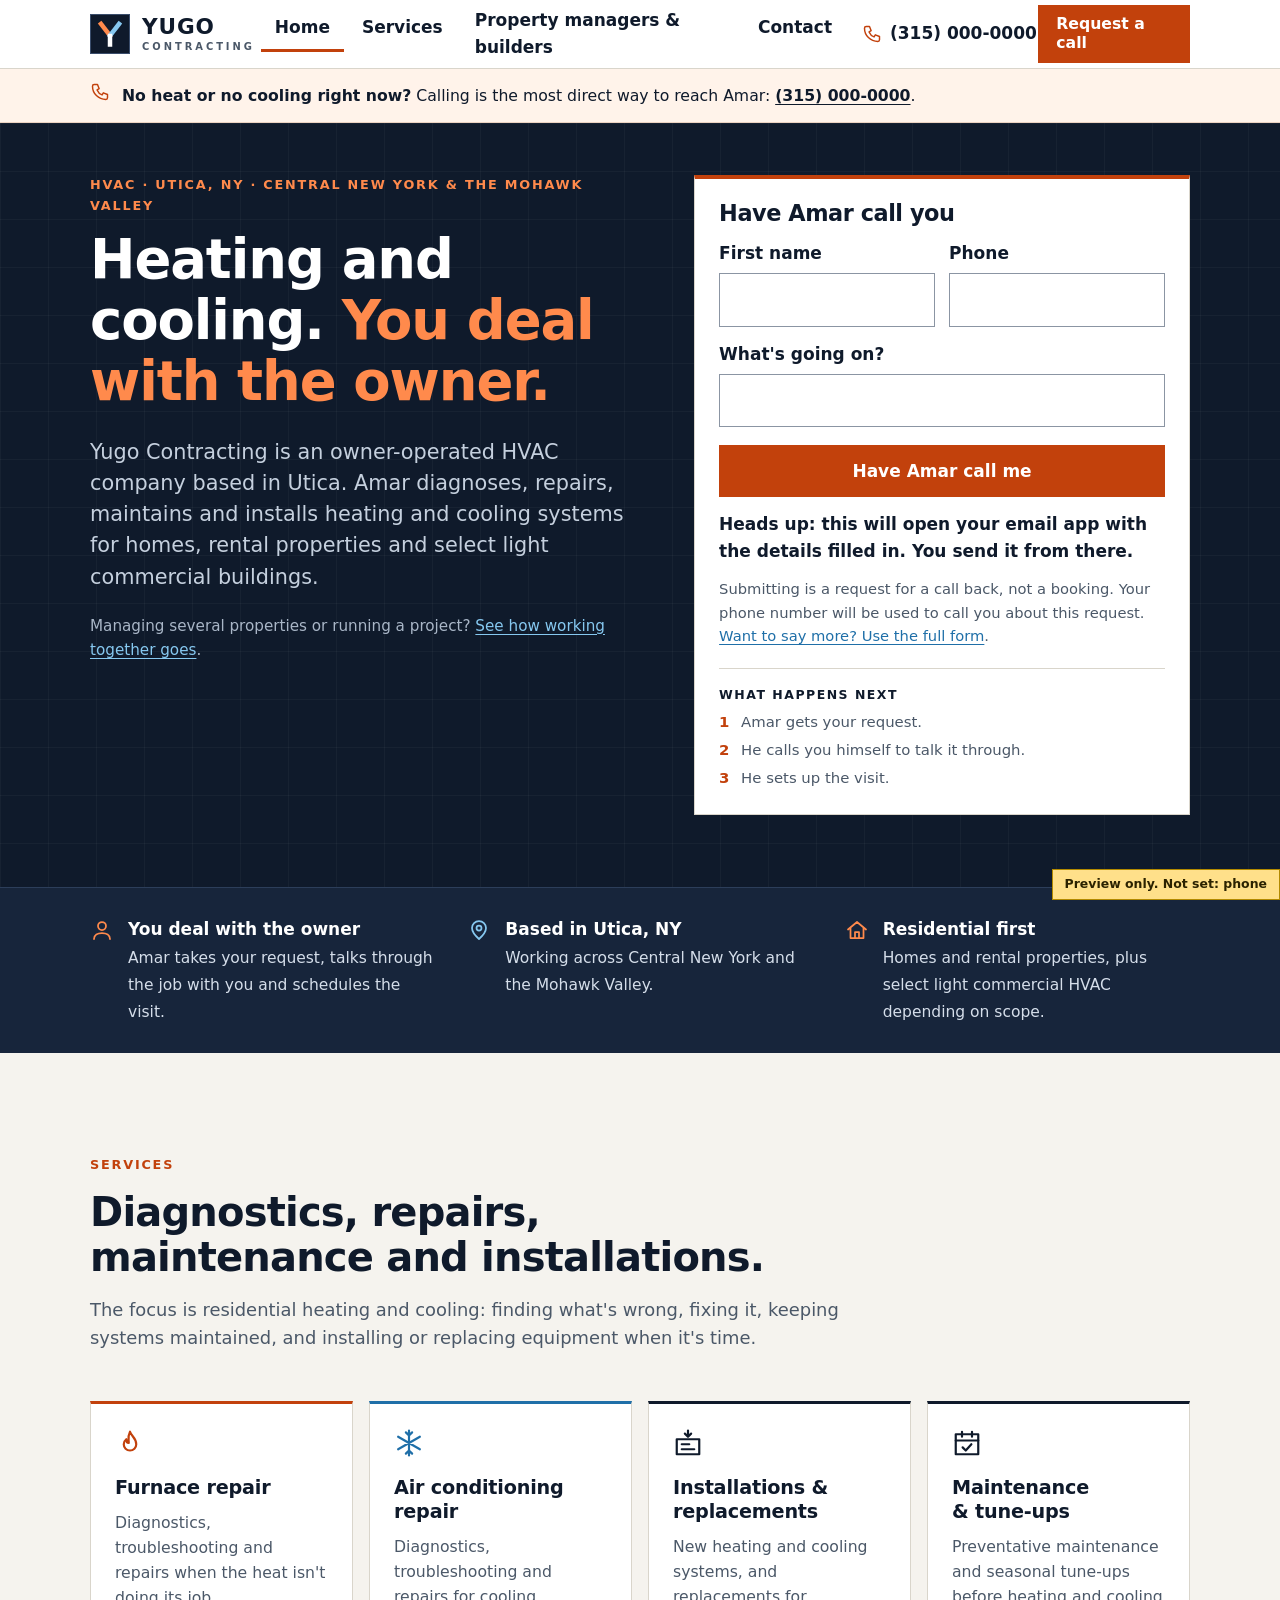
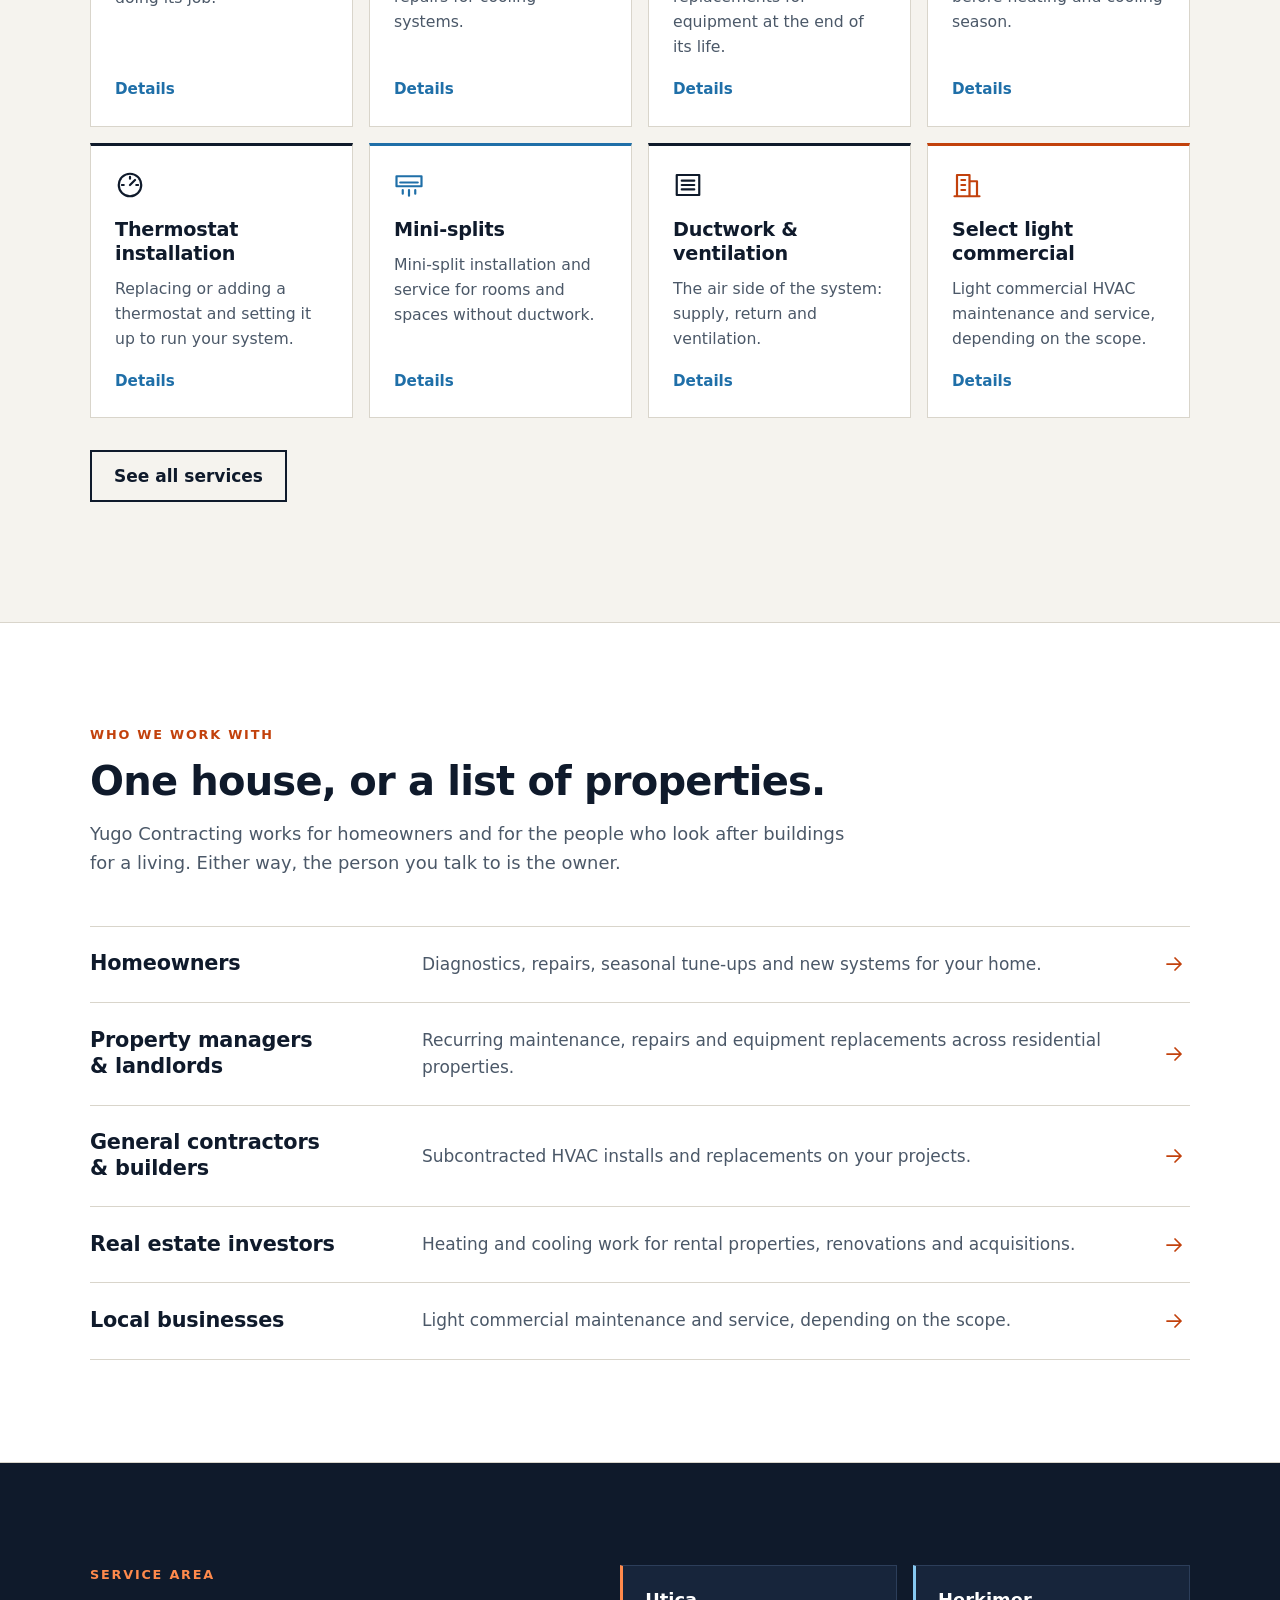
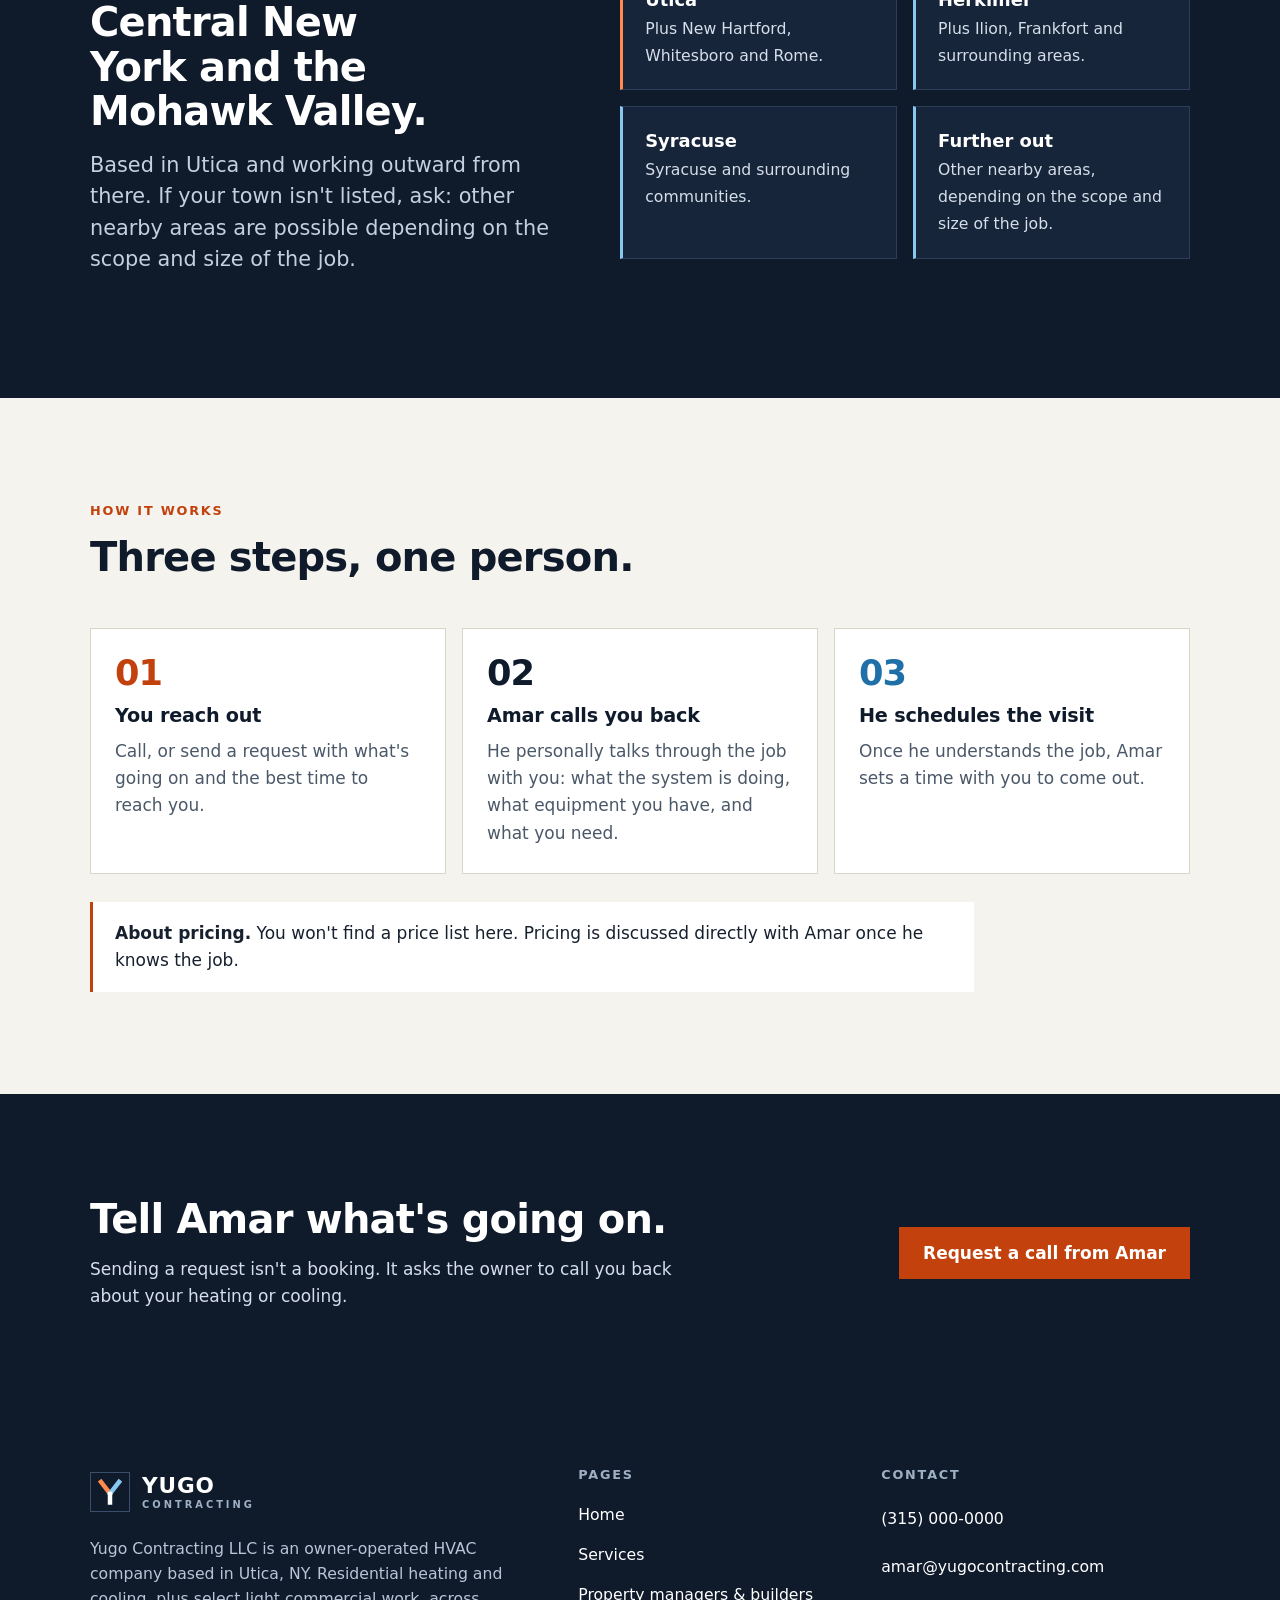
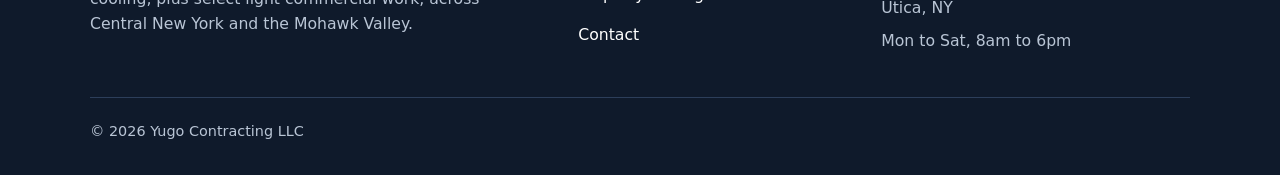
==== index.html @ c8b91755 "Add Yugo Contracting website Static site: home, services, partners, contact and 404 pages.  Co-Autho" ====
<!doctype html>
<html lang="en">
<head>
  <meta charset="utf-8">
  <meta name="viewport" content="width=device-width, initial-scale=1">
  <meta name="theme-color" content="#0f1a2b">
  <meta name="format-detection" content="telephone=no">
  <meta property="og:type" content="website">
  <meta property="og:site_name" content="Yugo Contracting LLC">
  <link rel="icon" href="assets/favicon.svg" type="image/svg+xml">
  <link rel="stylesheet" href="assets/styles.css">
  <title>Yugo Contracting | Owner-operated HVAC in Utica, NY</title>
  <meta name="description" content="Yugo Contracting LLC is an owner-operated HVAC company in Utica, NY. Heating and cooling diagnostics, repairs, maintenance and installations across Central New York and the Mohawk Valley.">
  <meta property="og:title" content="Yugo Contracting | Owner-operated HVAC in Utica, NY">
  <meta property="og:description" content="Heating and cooling diagnostics, repairs, maintenance and installations across Central New York and the Mohawk Valley. You deal with the owner.">
  <script type="application/ld+json" id="ld-business">
  {
    "@context": "https://schema.org",
    "@type": "HVACBusiness",
    "name": "Yugo Contracting LLC",
    "description": "Owner-operated HVAC company based in Utica, NY. Residential heating and cooling diagnostics, repairs, maintenance, installations and replacements, and select light commercial HVAC.",
    "founder": { "@type": "Person", "name": "Amar" },
    "address": {
      "@type": "PostalAddress",
      "addressLocality": "Utica",
      "addressRegion": "NY",
      "addressCountry": "US"
    },
    "areaServed": [
      { "@type": "Place", "name": "Utica, NY" },
      { "@type": "Place", "name": "New Hartford, NY" },
      { "@type": "Place", "name": "Whitesboro, NY" },
      { "@type": "Place", "name": "Rome, NY" },
      { "@type": "Place", "name": "Herkimer, NY" },
      { "@type": "Place", "name": "Ilion, NY" },
      { "@type": "Place", "name": "Frankfort, NY" },
      { "@type": "Place", "name": "Syracuse, NY" }
    ]
  }
  </script>
</head>
<body>
  <a class="skip" href="#main">Skip to content</a>

  <svg class="sprite" aria-hidden="true" focusable="false">
    <symbol id="mark" viewBox="0 0 40 40">
      <rect x="0.5" y="0.5" width="39" height="39" fill="#0f1a2b" stroke="#3a4d6b"/>
      <path d="M11 10l9 11.500" fill="none" stroke="#ff8a4c" stroke-width="4.500" stroke-linecap="square"/>
      <path d="M29 10l-9 11.500" fill="none" stroke="#86c8f0" stroke-width="4.500" stroke-linecap="square"/>
      <path d="M20 22v8.500" fill="none" stroke="#ffffff" stroke-width="4.500" stroke-linecap="square"/>
    </symbol>
    <symbol id="i-flame" viewBox="0 0 24 24"><path d="M12 3c1 3.500 5 5 5 10a5 5 0 0 1-10 0c0-2 1-3.200 2-4 0 2 1 3 2 3 0-3-1-5 1-9z"/></symbol>
    <symbol id="i-snow" viewBox="0 0 24 24"><path d="M12 2v20M3.300 7l17.400 10M20.700 7 3.300 17M12 6 9.500 3.500M12 6l2.500-2.500M12 18l-2.500 2.500M12 18l2.500 2.500"/></symbol>
    <symbol id="i-system" viewBox="0 0 24 24"><rect x="3" y="9" width="18" height="12"/><path d="M7 13h6M7 17h10M12 2v4.500M9.500 4.500 12 7l2.500-2.500"/></symbol>
    <symbol id="i-calendar" viewBox="0 0 24 24"><rect x="3" y="5" width="18" height="16"/><path d="M3 10h18M8 3v4M16 3v4M8.500 15.500l2.500 2.500 4.500-5"/></symbol>
    <symbol id="i-thermostat" viewBox="0 0 24 24"><circle cx="12" cy="12" r="9"/><path d="M12 12l4-4M12 5.500v1.500M5.500 12H7M17 12h1.500"/></symbol>
    <symbol id="i-split" viewBox="0 0 24 24"><rect x="2" y="5" width="20" height="8"/><path d="M5 10h14M7 16v3M12 16v4.500M17 16v3"/></symbol>
    <symbol id="i-duct" viewBox="0 0 24 24"><rect x="3" y="4" width="18" height="16"/><path d="M7 8.500h10M7 12h10M7 15.500h10"/></symbol>
    <symbol id="i-building" viewBox="0 0 24 24"><path d="M4 21V4h10v17M14 9h6v12M2 21h20M7.500 8h3M7.500 12h3M7.500 16h3"/></symbol>
    <symbol id="i-phone" viewBox="0 0 24 24"><path d="M5 3h4l2 5-2.500 1.500a11 11 0 0 0 6 6L16 13l5 2v4a2 2 0 0 1-2 2A16 16 0 0 1 3 5a2 2 0 0 1 2-2z"/></symbol>
    <symbol id="i-mail" viewBox="0 0 24 24"><rect x="3" y="5" width="18" height="14"/><path d="m3 7 9 6 9-6"/></symbol>
    <symbol id="i-pin" viewBox="0 0 24 24"><path d="M12 21s7-6.200 7-11a7 7 0 0 0-14 0c0 4.800 7 11 7 11z"/><circle cx="12" cy="10" r="2.500"/></symbol>
    <symbol id="i-clock" viewBox="0 0 24 24"><circle cx="12" cy="12" r="9"/><path d="M12 7v5l3 2"/></symbol>
    <symbol id="i-arrow" viewBox="0 0 24 24"><path d="M5 12h14M13 6l6 6-6 6"/></symbol>
    <symbol id="i-check" viewBox="0 0 24 24"><path d="m5 12.500 4.500 4.500L19 7.500"/></symbol>
    <symbol id="i-user" viewBox="0 0 24 24"><circle cx="12" cy="8" r="4"/><path d="M4 21c0-4 3.600-6 8-6s8 2 8 6"/></symbol>
    <symbol id="i-home" viewBox="0 0 24 24"><path d="M3 11.500 12 4l9 7.500M5.500 10v10h13V10M10 20v-6h4v6"/></symbol>
    <symbol id="i-menu" viewBox="0 0 24 24"><path d="M4 7h16M4 12h16M4 17h16"/></symbol>
  </svg>

  <header class="site-header">
    <div class="wrap header-row">
      <a class="brand" href="index.html" aria-label="Yugo Contracting, home">
        <svg aria-hidden="true"><use href="#mark"/></svg>
        <span class="brand-name"><b>YUGO</b><span>CONTRACTING</span></span>
      </a>
      <button class="nav-toggle" type="button" aria-expanded="false" aria-controls="site-nav">
        <svg class="icon" aria-hidden="true"><use href="#i-menu"/></svg>Menu
      </button>
      <nav class="site-nav" id="site-nav" aria-label="Main">
        <ul>
          <li><a href="index.html" aria-current="page">Home</a></li>
          <li><a href="services.html">Services</a></li>
          <li><a href="partners.html">Property managers &amp; builders</a></li>
          <li><a href="contact.html">Contact</a></li>
        </ul>
      </nav>
      <div class="header-actions">
        <a class="header-phone" href="contact.html" data-cfg-href="tel">
          <svg class="icon" aria-hidden="true"><use href="#i-phone"/></svg><span data-cfg="phone">Call</span>
        </a>
        <a class="btn btn-primary btn-small" href="contact.html#request">Request a call</a>
      </div>
    </div>
  </header>

  <main id="main">
    <aside class="down-band" aria-label="If your system is down now">
      <div class="wrap">
        <svg class="icon" aria-hidden="true"><use href="#i-phone"/></svg>
        <p><strong>No heat or no cooling right now?</strong> Calling is the most direct way to reach Amar: <a href="contact.html" data-cfg-href="tel"><span data-cfg="phone">see the contact details</span></a>.</p>
      </div>
    </aside>

    <section class="hero on-dark">
      <div class="wrap hero-grid">
        <div class="hero-head">
          <span class="eyebrow">HVAC &middot; Utica, NY &middot; Central New York &amp; the Mohawk Valley</span>
          <h1>Heating and cooling. <em>You deal with the owner.</em></h1>
        </div>

        <div class="form-panel hero-form" id="quick">
          <h2>Have Amar call you</h2>
          <form data-form="quick-call" action="#quick" method="post">
            <div class="form-alert" role="alert" tabindex="-1" hidden></div>
            <div class="fields">
              <div class="field" data-label-for="name" data-label="First name" data-required>
                <label for="hq-name">First name</label>
                <input type="text" id="hq-name" name="name" autocomplete="given-name" required aria-describedby="hq-name-err">
                <span class="error" id="hq-name-err" data-error-for="name"></span>
              </div>
              <div class="field" data-label-for="phone" data-label="Phone" data-required data-rule="phone">
                <label for="hq-phone">Phone</label>
                <input type="tel" id="hq-phone" name="phone" autocomplete="tel" inputmode="tel" required aria-describedby="hq-phone-err">
                <span class="error" id="hq-phone-err" data-error-for="phone"></span>
              </div>
              <div class="field field-wide" data-label-for="details" data-label="What's going on" data-required>
                <label for="hq-details">What's going on?</label>
                <input type="text" id="hq-details" name="details" required aria-describedby="hq-details-err">
                <span class="error" id="hq-details-err" data-error-for="details"></span>
              </div>
            </div>
            <div class="hp" aria-hidden="true">
              <label for="hq-website">Leave this field empty</label>
              <input type="text" id="hq-website" name="website" tabindex="-1" autocomplete="off">
            </div>
            <div class="form-foot">
              <button class="btn btn-primary" type="submit">Have Amar call me</button>
              <p class="form-mode"></p>
              <p class="fineprint">Submitting is a request for a call back, not a booking. Your phone number will be used to call you about this request. <a href="contact.html#request">Want to say more? Use the full form</a>.</p>
              <noscript><p class="fineprint"><strong>This form needs JavaScript turned on to send.</strong></p></noscript>
            </div>
          </form>

          <div class="form-result" role="status" tabindex="-1" hidden>
            <h3><svg class="icon" aria-hidden="true"><use href="#i-check"/></svg><span data-result-title></span></h3>
            <p data-result-body></p>
            <a class="btn btn-ghost" data-result-mailto href="#quick" hidden>Open the email again</a>
            <details data-result-copy hidden>
              <summary>No email app opened? Copy your request</summary>
              <pre></pre>
            </details>
          </div>
          <div class="next-steps">
            <strong>What happens next</strong>
            <ol>
              <li>Amar gets your request.</li>
              <li>He calls you himself to talk it through.</li>
              <li>He sets up the visit.</li>
            </ol>
          </div>
        </div>

        <div class="hero-rest">
          <p class="lede">Yugo Contracting is an owner-operated HVAC company based in Utica. Amar diagnoses, repairs, maintains and installs heating and cooling systems for homes, rental properties and select light commercial buildings.</p>
          <p class="hero-note">Managing several properties or running a project? <a href="partners.html">See how working together goes</a>.</p>
        </div>
      </div>
      <div class="facts">
        <div class="wrap">
          <ul>
            <li>
              <svg class="icon" aria-hidden="true"><use href="#i-user"/></svg>
              <div><strong>You deal with the owner</strong><span>Amar takes your request, talks through the job with you and schedules the visit.</span></div>
            </li>
            <li>
              <svg class="icon" aria-hidden="true"><use href="#i-pin"/></svg>
              <div><strong>Based in Utica, NY</strong><span>Working across Central New York and the Mohawk Valley.</span></div>
            </li>
            <li>
              <svg class="icon" aria-hidden="true"><use href="#i-home"/></svg>
              <div><strong>Residential first</strong><span>Homes and rental properties, plus select light commercial HVAC depending on scope.</span></div>
            </li>
          </ul>
        </div>
      </div>
    </section>

    <section class="section" aria-labelledby="services-h">
      <div class="wrap">
        <div class="section-head">
          <span class="eyebrow">Services</span>
          <h2 id="services-h">Diagnostics, repairs, maintenance and installations.</h2>
          <p>The focus is residential heating and cooling: finding what's wrong, fixing it, keeping systems maintained, and installing or replacing equipment when it's time.</p>
        </div>
        <ul class="grid grid-4">
          <li class="card heat">
            <svg class="icon" aria-hidden="true"><use href="#i-flame"/></svg>
            <h3><a href="services.html#furnace">Furnace repair</a></h3>
            <p>Diagnostics, troubleshooting and repairs when the heat isn't doing its job.</p>
            <span class="more" aria-hidden="true">Details</span>
          </li>
          <li class="card cool">
            <svg class="icon" aria-hidden="true"><use href="#i-snow"/></svg>
            <h3><a href="services.html#air-conditioning">Air conditioning repair</a></h3>
            <p>Diagnostics, troubleshooting and repairs for cooling systems.</p>
            <span class="more" aria-hidden="true">Details</span>
          </li>
          <li class="card">
            <svg class="icon" aria-hidden="true"><use href="#i-system"/></svg>
            <h3><a href="services.html#installations">Installations &amp; replacements</a></h3>
            <p>New heating and cooling systems, and replacements for equipment at the end of its life.</p>
            <span class="more" aria-hidden="true">Details</span>
          </li>
          <li class="card">
            <svg class="icon" aria-hidden="true"><use href="#i-calendar"/></svg>
            <h3><a href="services.html#maintenance">Maintenance &amp; tune-ups</a></h3>
            <p>Preventative maintenance and seasonal tune-ups before heating and cooling season.</p>
            <span class="more" aria-hidden="true">Details</span>
          </li>
          <li class="card">
            <svg class="icon" aria-hidden="true"><use href="#i-thermostat"/></svg>
            <h3><a href="services.html#thermostats">Thermostat installation</a></h3>
            <p>Replacing or adding a thermostat and setting it up to run your system.</p>
            <span class="more" aria-hidden="true">Details</span>
          </li>
          <li class="card cool">
            <svg class="icon" aria-hidden="true"><use href="#i-split"/></svg>
            <h3><a href="services.html#mini-splits">Mini-splits</a></h3>
            <p>Mini-split installation and service for rooms and spaces without ductwork.</p>
            <span class="more" aria-hidden="true">Details</span>
          </li>
          <li class="card">
            <svg class="icon" aria-hidden="true"><use href="#i-duct"/></svg>
            <h3><a href="services.html#ductwork">Ductwork &amp; ventilation</a></h3>
            <p>The air side of the system: supply, return and ventilation.</p>
            <span class="more" aria-hidden="true">Details</span>
          </li>
          <li class="card heat">
            <svg class="icon" aria-hidden="true"><use href="#i-building"/></svg>
            <h3><a href="services.html#light-commercial">Select light commercial</a></h3>
            <p>Light commercial HVAC maintenance and service, depending on the scope.</p>
            <span class="more" aria-hidden="true">Details</span>
          </li>
        </ul>
        <p class="section-foot"><a class="btn btn-ghost" href="services.html">See all services</a></p>
      </div>
    </section>

    <section class="section section-white" aria-labelledby="who-h">
      <div class="wrap">
        <div class="section-head">
          <span class="eyebrow">Who we work with</span>
          <h2 id="who-h">One house, or a list of properties.</h2>
          <p>Yugo Contracting works for homeowners and for the people who look after buildings for a living. Either way, the person you talk to is the owner.</p>
        </div>
        <ul class="audience">
          <li>
            <h3><a href="services.html">Homeowners</a></h3>
            <p>Diagnostics, repairs, seasonal tune-ups and new systems for your home.</p>
            <svg class="icon arrow" aria-hidden="true"><use href="#i-arrow"/></svg>
          </li>
          <li>
            <h3><a href="partners.html#property-managers">Property managers &amp; landlords</a></h3>
            <p>Recurring maintenance, repairs and equipment replacements across residential properties.</p>
            <svg class="icon arrow" aria-hidden="true"><use href="#i-arrow"/></svg>
          </li>
          <li>
            <h3><a href="partners.html#builders">General contractors &amp; builders</a></h3>
            <p>Subcontracted HVAC installs and replacements on your projects.</p>
            <svg class="icon arrow" aria-hidden="true"><use href="#i-arrow"/></svg>
          </li>
          <li>
            <h3><a href="partners.html#investors">Real estate investors</a></h3>
            <p>Heating and cooling work for rental properties, renovations and acquisitions.</p>
            <svg class="icon arrow" aria-hidden="true"><use href="#i-arrow"/></svg>
          </li>
          <li>
            <h3><a href="partners.html#businesses">Local businesses</a></h3>
            <p>Light commercial maintenance and service, depending on the scope.</p>
            <svg class="icon arrow" aria-hidden="true"><use href="#i-arrow"/></svg>
          </li>
        </ul>
      </div>
    </section>

    <section class="section on-dark" aria-labelledby="area-h">
      <div class="wrap area-grid">
        <div>
          <span class="eyebrow">Service area</span>
          <h2 id="area-h">Central New York and the Mohawk Valley.</h2>
          <p class="lede" style="color:#c5d0de;margin-top:16px">Based in Utica and working outward from there. If your town isn't listed, ask: other nearby areas are possible depending on the scope and size of the job.</p>
        </div>
        <ul class="area-groups">
          <li><strong>Utica</strong><span>Plus New Hartford, Whitesboro and Rome.</span></li>
          <li><strong>Herkimer</strong><span>Plus Ilion, Frankfort and surrounding areas.</span></li>
          <li><strong>Syracuse</strong><span>Syracuse and surrounding communities.</span></li>
          <li><strong>Further out</strong><span>Other nearby areas, depending on the scope and size of the job.</span></li>
        </ul>
      </div>
    </section>

    <section class="section" aria-labelledby="how-h">
      <div class="wrap">
        <div class="section-head">
          <span class="eyebrow">How it works</span>
          <h2 id="how-h">Three steps, one person.</h2>
        </div>
        <ol class="steps">
          <li>
            <h3>You reach out</h3>
            <p>Call, or send a request with what's going on and the best time to reach you.</p>
          </li>
          <li>
            <h3>Amar calls you back</h3>
            <p>He personally talks through the job with you: what the system is doing, what equipment you have, and what you need.</p>
          </li>
          <li>
            <h3>He schedules the visit</h3>
            <p>Once he understands the job, Amar sets a time with you to come out.</p>
          </li>
        </ol>
        <p class="aside-note"><strong>About pricing.</strong> You won't find a price list here. Pricing is discussed directly with Amar once he knows the job.</p>
      </div>
    </section>

    <section class="section on-dark" aria-labelledby="band-h">
      <div class="wrap band-grid">
        <div>
          <h2 id="band-h">Tell Amar what's going on.</h2>
          <p>Sending a request isn't a booking. It asks the owner to call you back about your heating or cooling.</p>
        </div>
        <div class="band-actions">
          <a class="btn btn-primary" href="contact.html#request">Request a call from Amar</a>
        </div>
      </div>
    </section>
  </main>

  <footer class="site-footer">
    <div class="wrap">
      <div class="footer-grid">
        <div class="footer-about">
          <a class="brand" href="index.html" aria-label="Yugo Contracting, home">
            <svg aria-hidden="true"><use href="#mark"/></svg>
            <span class="brand-name"><b>YUGO</b><span>CONTRACTING</span></span>
          </a>
          <p>Yugo Contracting LLC is an owner-operated HVAC company based in Utica, NY. Residential heating and cooling, plus select light commercial work, across Central New York and the Mohawk Valley.</p>
        </div>
        <nav aria-label="Footer">
          <h2>Pages</h2>
          <ul>
            <li><a href="index.html" aria-current="page">Home</a></li>
            <li><a href="services.html">Services</a></li>
            <li><a href="partners.html">Property managers &amp; builders</a></li>
            <li><a href="contact.html">Contact</a></li>
          </ul>
        </nav>
        <div class="footer-contact">
          <h2>Contact</h2>
          <ul>
            <li><a href="contact.html" data-cfg-href="tel"><span data-cfg="phone">Contact page</span></a></li>
            <li><a href="contact.html" data-cfg-href="mailto"><span data-cfg="email">Send a request</span></a></li>
            <li data-cfg="address">Utica, NY</li>
            <li data-cfg="hours"></li>
          </ul>
        </div>
      </div>
      <div class="footer-base">
        <p>&copy; <span data-year></span> Yugo Contracting LLC</p>
        <p data-cfg="license" hidden></p>
      </div>
    </div>
  </footer>

  <nav class="action-bar" aria-label="Quick contact">
    <a href="contact.html" data-cfg-href="tel"><svg class="icon" aria-hidden="true"><use href="#i-phone"/></svg><span data-cfg="phone">Contact</span></a>
    <a href="contact.html#request">Request a call</a>
  </nav>

  <script src="assets/site.js"></script>
</body>
</html>
---- assets/styles.css ----
/* Yugo Contracting — shared stylesheet. No build step. */

:root {
  --ink: #0f1a2b;
  --ink-2: #17253b;
  --ink-3: #22344f;
  --paper: #f5f3ee;
  --white: #ffffff;
  --text: #17202e;
  --muted: #4b5868;
  --line: #d9d5cb;
  --line-dark: #2c3e5a;
  --heat: #c2410c;
  --heat-dark: #9a3309;
  --heat-bright: #ff8a4c;
  --cool: #1f6fa8;
  --cool-bright: #86c8f0;
  --ok: #1f6b45;
  --err: #a8201a;
  --max: 1140px;
  --gutter: 20px;
  --font: system-ui, -apple-system, "Segoe UI", Roboto, "Helvetica Neue", Arial, sans-serif;
}

*,
*::before,
*::after {
  box-sizing: border-box;
}

html {
  -webkit-text-size-adjust: 100%;
  scroll-behavior: smooth;
  scroll-padding-top: 88px;
}

body {
  margin: 0;
  font-family: var(--font);
  font-size: 1.0625rem;
  line-height: 1.6;
  color: var(--text);
  background: var(--paper);
}

img,
svg {
  max-width: 100%;
}

h1,
h2,
h3 {
  margin: 0;
  line-height: 1.12;
  letter-spacing: -0.02em;
  font-weight: 800;
  color: var(--ink);
  text-wrap: balance;
}

h1 {
  font-size: clamp(2.2rem, 6.2vw, 3.9rem);
}

h2 {
  font-size: clamp(1.7rem, 3.8vw, 2.5rem);
}

h3 {
  font-size: 1.2rem;
  letter-spacing: -0.01em;
  line-height: 1.25;
}

p {
  margin: 0 0 1em;
}

a {
  color: var(--cool);
  text-underline-offset: 3px;
}

a:hover {
  color: var(--ink);
}

:focus-visible {
  outline: 3px solid var(--heat-bright);
  outline-offset: 3px;
}

.wrap {
  width: 100%;
  max-width: var(--max);
  margin: 0 auto;
  padding: 0 var(--gutter);
}

.skip {
  position: absolute;
  left: 8px;
  top: -80px;
  z-index: 100;
  background: var(--ink);
  color: var(--white);
  padding: 12px 16px;
  font-weight: 700;
}

.skip:focus {
  top: 8px;
  color: var(--white);
}

.sprite {
  position: absolute;
  width: 0;
  height: 0;
  overflow: hidden;
}

.icon {
  width: 24px;
  height: 24px;
  flex: none;
  fill: none;
  stroke: currentColor;
  stroke-width: 1.75;
  stroke-linecap: round;
  stroke-linejoin: round;
}

.eyebrow {
  display: block;
  margin: 0 0 14px;
  font-size: 0.8rem;
  font-weight: 700;
  letter-spacing: 0.14em;
  text-transform: uppercase;
  color: var(--heat);
}

.lede {
  font-size: clamp(1.1rem, 2vw, 1.3rem);
  line-height: 1.5;
  color: var(--muted);
  max-width: 44em;
}

/* Buttons */

.btn {
  display: inline-flex;
  align-items: center;
  justify-content: center;
  gap: 10px;
  min-height: 52px;
  padding: 12px 22px;
  border: 2px solid transparent;
  font: inherit;
  font-weight: 700;
  line-height: 1.2;
  text-decoration: none;
  cursor: pointer;
  transition: background-color 0.15s ease, border-color 0.15s ease, color 0.15s ease;
}

.btn-primary {
  background: var(--heat);
  color: var(--white);
}

.btn-primary:hover {
  background: var(--heat-dark);
  color: var(--white);
}

.btn-ghost {
  border-color: var(--ink);
  color: var(--ink);
  background: transparent;
}

.btn-ghost:hover {
  background: var(--ink);
  color: var(--white);
}

.on-dark .btn-ghost {
  border-color: #6f819c;
  color: var(--white);
}

.on-dark .btn-ghost:hover {
  background: var(--white);
  border-color: var(--white);
  color: var(--ink);
}

.btn-small {
  min-height: 46px;
  padding: 8px 16px;
  font-size: 0.98rem;
}

.btn[disabled] {
  opacity: 0.6;
  cursor: progress;
}

/* Header */

.site-header {
  position: sticky;
  top: 0;
  z-index: 50;
  background: var(--white);
  border-bottom: 1px solid var(--line);
}

.header-row {
  display: flex;
  align-items: center;
  gap: 16px;
  min-height: 68px;
}

.brand {
  display: inline-flex;
  align-items: center;
  gap: 12px;
  margin-right: auto;
  color: var(--ink);
  text-decoration: none;
  min-height: 48px;
}

.brand svg {
  width: 40px;
  height: 40px;
  flex: none;
}

.brand-name {
  display: flex;
  flex-direction: column;
  line-height: 1;
}

.brand-name b {
  font-size: 1.35rem;
  font-weight: 900;
  letter-spacing: 0.04em;
}

.brand-name span {
  margin-top: 4px;
  font-size: 0.62rem;
  font-weight: 700;
  letter-spacing: 0.3em;
  color: var(--muted);
}

.nav-toggle {
  display: none;
  align-items: center;
  gap: 8px;
  min-height: 48px;
  padding: 0 12px;
  border: 1px solid var(--line);
  background: var(--white);
  color: var(--ink);
  font: inherit;
  font-weight: 700;
  cursor: pointer;
}

.site-nav ul {
  display: flex;
  gap: 4px;
  margin: 0;
  padding: 0;
  list-style: none;
}

.site-nav a {
  display: flex;
  align-items: center;
  min-height: 48px;
  padding: 0 14px;
  color: var(--ink);
  font-weight: 600;
  text-decoration: none;
  border-bottom: 3px solid transparent;
  border-top: 3px solid transparent;
}

.site-nav a:hover {
  border-bottom-color: var(--line);
}

.site-nav a[aria-current="page"] {
  border-bottom-color: var(--heat);
}

.header-actions {
  display: flex;
  align-items: center;
  gap: 14px;
}

.header-phone {
  display: inline-flex;
  align-items: center;
  gap: 8px;
  min-height: 48px;
  color: var(--ink);
  font-weight: 800;
  text-decoration: none;
  white-space: nowrap;
}

.header-phone .icon {
  color: var(--heat);
  width: 20px;
  height: 20px;
}

/* Mobile action bar */

.action-bar {
  display: none;
}

@media (max-width: 919px) {
  .js .nav-toggle {
    display: inline-flex;
  }

  .header-row {
    flex-wrap: wrap;
  }

  .site-nav {
    order: 5;
    flex-basis: 100%;
    border-top: 1px solid var(--line);
    padding: 6px 0 10px;
  }

  .js .site-nav {
    display: none;
  }

  .js .site-nav.is-open {
    display: block;
  }

  .site-nav ul {
    flex-direction: column;
    gap: 0;
  }

  .site-nav a {
    min-height: 52px;
    padding: 0 4px;
    border-top: 0;
    border-bottom: 1px solid var(--line);
  }

  .site-nav a[aria-current="page"] {
    border-bottom-color: var(--line);
    box-shadow: inset 4px 0 0 var(--heat);
    padding-left: 14px;
  }

  .header-actions {
    display: none;
  }

  .action-bar {
    position: fixed;
    left: 0;
    right: 0;
    bottom: 0;
    z-index: 60;
    display: grid;
    grid-template-columns: 1fr 1fr;
    background: var(--ink);
    border-top: 1px solid var(--line-dark);
    padding-bottom: env(safe-area-inset-bottom, 0);
  }

  .action-bar a {
    display: flex;
    align-items: center;
    justify-content: center;
    gap: 8px;
    min-height: 56px;
    padding: 6px 8px;
    color: var(--white);
    font-weight: 800;
    font-size: 0.98rem;
    text-decoration: none;
    text-align: center;
    line-height: 1.15;
  }

  .action-bar a + a {
    background: var(--heat);
  }

  .action-bar .icon {
    width: 20px;
    height: 20px;
  }

  body {
    padding-bottom: 57px;
  }
}

/* Sections */

.section {
  padding: clamp(56px, 8vw, 104px) 0;
}

.section-white {
  background: var(--white);
  border-top: 1px solid var(--line);
  border-bottom: 1px solid var(--line);
}

.section-head {
  max-width: 46em;
  margin-bottom: clamp(28px, 4vw, 48px);
}

.section-head h2 + p {
  margin-top: 16px;
}

.section-head p {
  color: var(--muted);
  font-size: 1.12rem;
  margin-bottom: 0;
}

.on-dark {
  background: var(--ink);
  color: #d5deea;
}

.on-dark h1,
.on-dark h2,
.on-dark h3 {
  color: var(--white);
}

.on-dark .eyebrow {
  color: var(--heat-bright);
}

.on-dark a:not(.btn) {
  color: var(--cool-bright);
}

.on-dark a:not(.btn):hover {
  color: var(--white);
}

/* Hero */

.hero {
  position: relative;
  overflow: hidden;
  background-color: var(--ink);
  background-image:
    linear-gradient(rgba(255, 255, 255, 0.035) 1px, transparent 1px),
    linear-gradient(90deg, rgba(255, 255, 255, 0.035) 1px, transparent 1px);
  background-size: 48px 48px;
}

.hero-grid {
  display: grid;
  gap: 40px;
  align-items: center;
  padding-top: clamp(56px, 9vw, 112px);
  padding-bottom: clamp(56px, 9vw, 112px);
}

.hero h1 em {
  font-style: normal;
  color: var(--heat-bright);
}

.hero .lede {
  margin-top: 22px;
  color: #c5d0de;
}

.hero-actions {
  display: flex;
  flex-wrap: wrap;
  gap: 12px;
  margin-top: 32px;
}

.hero-note {
  margin: 18px 0 0;
  font-size: 0.95rem;
  color: #a9b6c7;
}

.hero-art {
  display: none;
}

.hero-art svg {
  display: block;
  width: 100%;
  height: auto;
}

@media (min-width: 920px) {
  .hero-grid {
    grid-template-columns: minmax(0, 1.25fr) minmax(0, 0.75fr);
    gap: 64px;
  }

  .hero-art {
    display: block;
  }
}

.page-hero {
  background: var(--white);
  border-bottom: 1px solid var(--line);
  padding: clamp(44px, 7vw, 88px) 0 clamp(40px, 6vw, 72px);
}

.page-hero h1 {
  font-size: clamp(2rem, 5.2vw, 3.2rem);
  max-width: 18em;
}

.page-hero .lede {
  margin-top: 20px;
  margin-bottom: 0;
}

/* Fact strip */

.facts {
  background: var(--ink-2);
  color: #d5deea;
  border-top: 1px solid var(--line-dark);
}

.facts ul {
  display: grid;
  margin: 0;
  padding: 0;
  list-style: none;
}

.facts li {
  display: flex;
  gap: 14px;
  align-items: flex-start;
  padding: 22px 0;
  border-top: 1px solid var(--line-dark);
}

.facts li:first-child {
  border-top: 0;
}

.facts .icon {
  margin-top: 2px;
  color: var(--heat-bright);
}

.facts li:nth-child(2) .icon {
  color: var(--cool-bright);
}

.facts strong {
  display: block;
  color: var(--white);
}

.facts span {
  font-size: 0.97rem;
}

@media (min-width: 760px) {
  .facts ul {
    grid-template-columns: repeat(3, 1fr);
    gap: 32px;
  }

  .facts li {
    border-top: 0;
    padding: 28px 0;
  }
}

/* Card grids */

.grid {
  display: grid;
  gap: 16px;
  margin: 0;
  padding: 0;
  list-style: none;
}

@media (min-width: 620px) {
  .grid-2,
  .grid-3,
  .grid-4 {
    grid-template-columns: repeat(2, 1fr);
  }
}

@media (min-width: 980px) {
  .grid-3 {
    grid-template-columns: repeat(3, 1fr);
  }

  .grid-4 {
    grid-template-columns: repeat(4, 1fr);
  }
}

.card {
  position: relative;
  display: flex;
  flex-direction: column;
  height: 100%;
  padding: 24px;
  background: var(--white);
  border: 1px solid var(--line);
  border-top: 3px solid var(--ink);
}

.section-white .card {
  background: var(--paper);
}

.card.heat {
  border-top-color: var(--heat);
}

.card.cool {
  border-top-color: var(--cool);
}

.card .icon {
  width: 30px;
  height: 30px;
  margin-bottom: 18px;
  color: var(--ink);
}

.card.heat .icon {
  color: var(--heat);
}

.card.cool .icon {
  color: var(--cool);
}

.card p {
  margin: 10px 0 0;
  color: var(--muted);
  font-size: 0.98rem;
}

.card h3 a {
  color: inherit;
  text-decoration: none;
}

.card h3 a::after {
  content: "";
  position: absolute;
  inset: 0;
}

.card:has(h3 a) {
  transition: border-color 0.15s ease, transform 0.15s ease;
}

.card:has(h3 a:hover) {
  border-color: var(--ink);
  transform: translateY(-2px);
}

.card:has(h3 a:focus-visible) {
  outline: 3px solid var(--heat-bright);
  outline-offset: 3px;
}

.card h3 a:focus-visible {
  outline: none;
}

.card .more {
  margin-top: auto;
  padding-top: 18px;
  font-weight: 700;
  font-size: 0.95rem;
  color: var(--cool);
}

.section-foot {
  margin-top: 32px;
}

/* Audience list */

.audience {
  display: grid;
  margin: 0;
  padding: 0;
  list-style: none;
  border-top: 1px solid var(--line);
}

.audience li {
  position: relative;
  display: grid;
  gap: 6px 32px;
  padding: 24px 44px 24px 0;
  border-bottom: 1px solid var(--line);
}

.audience h3 {
  font-size: 1.3rem;
}

.audience h3 a {
  color: var(--ink);
  text-decoration: none;
}

.audience h3 a::after {
  content: "";
  position: absolute;
  inset: 0;
}

.audience p {
  margin: 0;
  color: var(--muted);
}

.audience .arrow {
  position: absolute;
  right: 4px;
  top: 50%;
  margin-top: -12px;
  color: var(--heat);
  transition: transform 0.15s ease;
}

.audience li:hover .arrow {
  transform: translateX(4px);
}

.audience li:has(a:focus-visible) {
  outline: 3px solid var(--heat-bright);
  outline-offset: 3px;
}

.audience h3 a:focus-visible {
  outline: none;
}

@media (min-width: 820px) {
  .audience li {
    grid-template-columns: 300px 1fr;
    align-items: center;
    padding-right: 64px;
  }
}

/* Service area */

.area-grid {
  display: grid;
  gap: 32px;
}

.area-groups {
  display: grid;
  gap: 16px;
  margin: 0;
  padding: 0;
  list-style: none;
}

.area-groups li {
  padding: 20px 22px;
  border: 1px solid var(--line-dark);
  border-left: 3px solid var(--cool-bright);
  background: var(--ink-2);
}

.area-groups li:first-child {
  border-left-color: var(--heat-bright);
}

.area-groups strong {
  display: block;
  color: var(--white);
  font-size: 1.12rem;
}

.area-groups span {
  font-size: 0.98rem;
}

@media (min-width: 920px) {
  .area-grid {
    grid-template-columns: 0.9fr 1.1fr;
    gap: 64px;
    align-items: start;
  }

  .area-groups {
    grid-template-columns: 1fr 1fr;
  }
}

/* Steps */

.steps {
  display: grid;
  gap: 16px;
  margin: 0;
  padding: 0;
  list-style: none;
  counter-reset: step;
}

.steps li {
  counter-increment: step;
  padding: 26px 24px;
  background: var(--white);
  border: 1px solid var(--line);
}

.section-white .steps li {
  background: var(--paper);
}

.steps li::before {
  content: "0" counter(step);
  display: block;
  margin-bottom: 14px;
  font-size: 2.2rem;
  font-weight: 900;
  line-height: 1;
  letter-spacing: -0.03em;
  color: var(--heat);
}

.steps li:nth-child(2)::before {
  color: var(--ink);
}

.steps li:nth-child(3)::before {
  color: var(--cool);
}

.steps p {
  margin: 10px 0 0;
  color: var(--muted);
}

@media (min-width: 820px) {
  .steps {
    grid-template-columns: repeat(3, 1fr);
  }
}

.aside-note {
  margin: 28px 0 0;
  padding: 18px 22px;
  border-left: 3px solid var(--heat);
  background: var(--white);
  max-width: 52em;
}

.section-white .aside-note {
  background: var(--paper);
}

/* Contact band */

.band-grid {
  display: grid;
  gap: 28px;
  align-items: center;
}

.band-grid p {
  margin: 14px 0 0;
  max-width: 36em;
}

.band-actions {
  display: flex;
  flex-wrap: wrap;
  gap: 12px;
}

@media (min-width: 920px) {
  .band-grid {
    grid-template-columns: 1.3fr auto;
    gap: 56px;
  }
}

/* Services page */

.jump {
  display: flex;
  flex-wrap: wrap;
  gap: 8px;
  margin: 28px 0 0;
  padding: 0;
  list-style: none;
}

.jump a {
  display: inline-flex;
  align-items: center;
  min-height: 44px;
  padding: 6px 14px;
  border: 1px solid var(--line);
  background: var(--paper);
  color: var(--ink);
  font-weight: 600;
  font-size: 0.95rem;
  text-decoration: none;
}

.jump a:hover {
  border-color: var(--ink);
}

.service-list {
  display: grid;
  margin: 0;
  padding: 0;
  list-style: none;
  border-top: 1px solid var(--line);
}

.service {
  display: grid;
  gap: 14px 40px;
  padding: clamp(28px, 4vw, 44px) 0;
  border-bottom: 1px solid var(--line);
}

.service-title {
  display: flex;
  gap: 16px;
  align-items: flex-start;
}

.service-title .icon {
  width: 34px;
  height: 34px;
  margin-top: 2px;
  color: var(--ink);
}

.service.heat .icon {
  color: var(--heat);
}

.service.cool .icon {
  color: var(--cool);
}

.service h2 {
  font-size: clamp(1.35rem, 2.6vw, 1.7rem);
}

.service p {
  margin: 0 0 0.8em;
  max-width: 42em;
}

.service p:last-child {
  margin-bottom: 0;
}

.service .when {
  color: var(--muted);
}

.service .when b {
  color: var(--text);
}

@media (min-width: 860px) {
  .service {
    grid-template-columns: 340px 1fr;
  }
}

/* Partners page */

.partner {
  display: grid;
  gap: 24px 56px;
  padding: clamp(36px, 5vw, 60px) 0;
  border-bottom: 1px solid var(--line);
}

.partner:first-of-type {
  padding-top: 0;
}

.partner:last-of-type {
  border-bottom: 0;
  padding-bottom: 0;
}

.partner h2 {
  font-size: clamp(1.5rem, 3vw, 2rem);
}

.partner-intro p {
  margin: 14px 0 0;
  color: var(--muted);
}

.points {
  display: grid;
  gap: 0;
  margin: 0;
  padding: 0;
  list-style: none;
  border-top: 1px solid var(--line);
}

.points li {
  display: grid;
  grid-template-columns: 28px 1fr;
  gap: 14px;
  padding: 18px 0;
  border-bottom: 1px solid var(--line);
}

.points .icon {
  margin-top: 2px;
  color: var(--heat);
}

.points li:nth-child(even) .icon {
  color: var(--cool);
}

.points strong {
  display: block;
  color: var(--ink);
}

.points span {
  color: var(--muted);
}

@media (min-width: 900px) {
  .partner {
    grid-template-columns: 0.8fr 1.2fr;
  }
}

/* Forms */

.form-layout {
  display: grid;
  gap: 40px;
}

@media (min-width: 960px) {
  .form-layout {
    grid-template-columns: 0.8fr 1.2fr;
    gap: 64px;
    align-items: start;
  }
}

.form-panel {
  padding: clamp(22px, 4vw, 40px);
  background: var(--white);
  border: 1px solid var(--line);
  border-top: 4px solid var(--heat);
  color: var(--text);
}

.form-panel h2,
.form-panel h3 {
  color: var(--ink);
}

.form-panel > h2,
.form-panel > h3 {
  font-size: 1.5rem;
  margin-bottom: 6px;
}

.form-intro {
  margin: 0 0 22px;
  color: var(--muted);
}

.fields {
  display: grid;
  gap: 18px;
}

@media (min-width: 620px) {
  .fields {
    grid-template-columns: 1fr 1fr;
  }

  .field-wide {
    grid-column: 1 / -1;
  }
}

.field label,
.field legend {
  display: block;
  margin-bottom: 6px;
  padding: 0;
  font-weight: 700;
  color: var(--ink);
}

.field .opt {
  font-weight: 500;
  color: var(--muted);
}

.field input[type="text"],
.field input[type="tel"],
.field input[type="email"],
.field select,
.field textarea {
  display: block;
  width: 100%;
  min-height: 52px;
  padding: 12px 14px;
  border: 1.5px solid #8b95a3;
  border-radius: 0;
  background: var(--white);
  color: var(--text);
  font: inherit;
  appearance: none;
  -webkit-appearance: none;
}

.field select {
  padding-right: 40px;
  background-image: url("data:image/svg+xml,%3Csvg xmlns='http://www.w3.org/2000/svg' viewBox='0 0 16 16'%3E%3Cpath d='M3 6l5 5 5-5' fill='none' stroke='%230f1a2b' stroke-width='2'/%3E%3C/svg%3E");
  background-repeat: no-repeat;
  background-position: right 14px center;
  background-size: 14px;
}

.field textarea {
  min-height: 132px;
  resize: vertical;
}

.field input:focus,
.field select:focus,
.field textarea:focus {
  outline: 3px solid var(--cool-bright);
  outline-offset: 0;
  border-color: var(--cool);
}

.field [aria-invalid="true"] {
  border-color: var(--err);
  border-width: 2px;
}

.field .hint {
  display: block;
  margin-top: 6px;
  font-size: 0.9rem;
  color: var(--muted);
}

.field .error {
  display: block;
  margin-top: 6px;
  font-size: 0.93rem;
  font-weight: 700;
  color: var(--err);
}

.field .error:empty {
  display: none;
}

fieldset.field {
  margin: 0;
  padding: 0;
  border: 0;
  min-width: 0;
}

.checks {
  display: grid;
  gap: 8px;
}

@media (min-width: 620px) {
  .checks {
    grid-template-columns: 1fr 1fr;
  }
}

.check {
  display: flex;
  align-items: center;
  gap: 12px;
  min-height: 52px;
  padding: 8px 14px;
  border: 1.5px solid var(--line);
  background: var(--paper);
  font-weight: 600;
  cursor: pointer;
}

.check input {
  width: 22px;
  height: 22px;
  margin: 0;
  flex: none;
  accent-color: var(--heat);
}

.check:has(input:checked) {
  border-color: var(--ink);
  background: var(--white);
}

.hp {
  position: absolute;
  left: -9999px;
  width: 1px;
  height: 1px;
  overflow: hidden;
}

.form-foot {
  margin-top: 24px;
}

.form-foot .btn {
  width: 100%;
}

@media (min-width: 620px) {
  .form-foot .btn {
    width: auto;
    min-width: 240px;
  }
}

.form-mode {
  margin: 14px 0 0;
  font-weight: 600;
  color: var(--ink);
}

.form-mode:empty {
  display: none;
}

.fineprint {
  margin: 12px 0 0;
  font-size: 0.92rem;
  color: var(--muted);
}

.form-alert {
  margin: 0 0 20px;
  padding: 14px 16px;
  border: 2px solid var(--err);
  background: #fdf1f0;
  color: #6f1410;
  font-weight: 600;
}

.form-alert a {
  color: inherit;
}

.form-alert[hidden],
.form-result[hidden] {
  display: none;
}

.form-result {
  padding: 4px 0;
}

.form-result h3 {
  display: flex;
  gap: 12px;
  align-items: center;
  font-size: 1.5rem;
}

.form-result h3 .icon {
  width: 30px;
  height: 30px;
  color: var(--ok);
}

.form-result p {
  margin: 14px 0 0;
}

.form-result .btn {
  margin-top: 18px;
}

.form-result details {
  margin-top: 20px;
  border: 1px solid var(--line);
  background: var(--paper);
}

.form-result summary {
  min-height: 48px;
  padding: 12px 16px;
  font-weight: 700;
  cursor: pointer;
}

.form-result pre {
  margin: 0;
  padding: 16px;
  border-top: 1px solid var(--line);
  font: 0.92rem/1.5 ui-monospace, SFMono-Regular, Menlo, Consolas, monospace;
  white-space: pre-wrap;
  word-break: break-word;
}

/* Contact details */

.contact-list {
  display: grid;
  margin: 24px 0 0;
  padding: 0;
  list-style: none;
  border-top: 1px solid var(--line);
}

.contact-list li {
  display: grid;
  grid-template-columns: 28px 1fr;
  gap: 14px;
  padding: 18px 0;
  border-bottom: 1px solid var(--line);
}

.contact-list .icon {
  margin-top: 3px;
  color: var(--heat);
}

.contact-list small {
  display: block;
  font-size: 0.8rem;
  font-weight: 700;
  letter-spacing: 0.12em;
  text-transform: uppercase;
  color: var(--muted);
}

.contact-list a,
.contact-list b {
  font-size: 1.15rem;
  font-weight: 700;
  color: var(--ink);
  overflow-wrap: anywhere;
}

.contact-list span {
  display: block;
  color: var(--muted);
  font-size: 0.97rem;
}

/* Footer */

.site-footer {
  background: var(--ink);
  color: #b9c5d5;
  padding: 56px 0 32px;
  font-size: 0.98rem;
}

.footer-grid {
  display: grid;
  gap: 36px;
}

.site-footer .brand {
  color: var(--white);
}

.site-footer .brand-name span {
  color: #9fb0c5;
}

.site-footer h2 {
  margin-bottom: 12px;
  font-size: 0.8rem;
  letter-spacing: 0.14em;
  text-transform: uppercase;
  color: #9fb0c5;
}

.site-footer ul {
  margin: 0;
  padding: 0;
  list-style: none;
}

.site-footer li a {
  display: inline-flex;
  align-items: center;
  min-height: 40px;
}

.site-footer a:not(.brand) {
  color: var(--white);
  text-decoration: none;
}

.site-footer a:not(.brand):hover {
  text-decoration: underline;
}

.footer-about p {
  margin: 16px 0 0;
  max-width: 30em;
}

.footer-contact li {
  padding: 4px 0;
}

.footer-base {
  display: flex;
  flex-wrap: wrap;
  gap: 8px 24px;
  margin-top: 40px;
  padding-top: 22px;
  border-top: 1px solid var(--line-dark);
  font-size: 0.9rem;
}

.footer-base p {
  margin: 0;
}

@media (min-width: 820px) {
  .footer-grid {
    grid-template-columns: 1.4fr 0.8fr 1fr;
    gap: 56px;
  }
}

/* Preview ribbon: shown by site.js while any placeholder in CONFIG is unset. */

.preview-ribbon {
  position: fixed;
  right: 0;
  bottom: 0;
  z-index: 70;
  max-width: min(92vw, 420px);
  padding: 6px 12px;
  background: #ffe08a;
  color: #2b2200;
  border: 1px solid #b38a00;
  font-size: 0.78rem;
  font-weight: 700;
  line-height: 1.35;
}

@media (max-width: 919px) {
  .preview-ribbon {
    bottom: calc(57px + env(safe-area-inset-bottom, 0px));
  }
}

/* 404 */

.notfound {
  padding: clamp(72px, 12vw, 140px) 0;
}

.notfound .code {
  font-size: clamp(4rem, 16vw, 8rem);
  font-weight: 900;
  line-height: 1;
  letter-spacing: -0.04em;
  color: var(--ink);
}

.notfound .code span {
  color: var(--heat);
}

.notfound h1 {
  margin-top: 16px;
  font-size: clamp(1.6rem, 4vw, 2.4rem);
}

.notfound p {
  margin: 16px 0 0;
  color: var(--muted);
  max-width: 34em;
}

.notfound .hero-actions {
  margin-top: 28px;
}

[hidden] {
  display: none !important;
}

@media (prefers-reduced-motion: reduce) {
  html {
    scroll-behavior: auto;
  }

  *,
  *::before,
  *::after {
    transition: none !important;
    animation: none !important;
  }
}

@media print {
  .site-header,
  .action-bar,
  .preview-ribbon {
    display: none;
  }
}

@media (min-width: 960px) {
  .form-layout.flip {
    grid-template-columns: 1.2fr 0.8fr;
  }
}

.field .check {
  display: flex;
  margin: 0;
  font-weight: 600;
}

.service-title h2 {
  min-width: 0;
  overflow-wrap: anywhere;
}

/* Conversion pass: hero form, system-down band, next steps, group prompts */

.hero-grid {
  grid-template-areas: "head" "form" "rest";
  gap: 24px;
  align-items: start;
  padding-top: clamp(28px, 4.5vw, 52px);
  padding-bottom: clamp(40px, 6vw, 72px);
}

.hero-head {
  grid-area: head;
}

.hero-form {
  grid-area: form;
}

.hero-rest {
  grid-area: rest;
}

.hero h1 {
  font-size: clamp(2.1rem, 5vw, 3.4rem);
}

.hero .hero-rest .lede {
  margin-top: 0;
}

@media (min-width: 920px) {
  .hero-grid {
    grid-template-columns: minmax(0, 1.05fr) minmax(0, 0.95fr);
    grid-template-rows: auto 1fr;
    grid-template-areas: "head form" "rest form";
    gap: 24px 56px;
  }
}

.hero-form {
  padding: 22px 24px 24px;
}

.hero-form > h2 {
  font-size: 1.4rem;
  margin-bottom: 14px;
}

.hero-form .fields {
  gap: 14px;
}

.hero-form .form-foot {
  margin-top: 18px;
}

.hero-form .form-foot .btn {
  width: 100%;
}

.on-dark .form-panel a:not(.btn) {
  color: var(--cool);
}

.on-dark .form-panel a:not(.btn):hover {
  color: var(--ink);
}

.on-dark .form-panel .btn-ghost {
  border-color: var(--ink);
  color: var(--ink);
}

.on-dark .form-panel .btn-ghost:hover {
  background: var(--ink);
  color: var(--white);
}

.next-steps {
  margin-top: 20px;
  padding-top: 16px;
  border-top: 1px solid var(--line);
  font-size: 0.93rem;
  color: var(--muted);
}

.next-steps strong {
  display: block;
  margin-bottom: 6px;
  font-size: 0.78rem;
  letter-spacing: 0.12em;
  text-transform: uppercase;
  color: var(--ink);
}

.next-steps ol {
  display: grid;
  gap: 4px;
  margin: 0;
  padding: 0;
  list-style: none;
  counter-reset: next;
}

.next-steps li {
  counter-increment: next;
  display: grid;
  grid-template-columns: 22px 1fr;
}

.next-steps li::before {
  content: counter(next);
  font-weight: 800;
  color: var(--heat);
}

.down-band {
  background: #fff3ea;
  border-bottom: 1px solid #ecd3c2;
  color: var(--ink);
  font-size: 0.98rem;
}

.down-band .wrap {
  display: flex;
  gap: 12px;
  align-items: flex-start;
  padding-top: 10px;
  padding-bottom: 10px;
}

.down-band .icon {
  width: 20px;
  height: 20px;
  margin-top: 3px;
  color: var(--heat);
}

.down-band p {
  margin: 0;
}

.down-band a {
  display: inline-block;
  padding: 4px 0;
  color: var(--ink);
  font-weight: 800;
  white-space: nowrap;
}

.group-cta {
  grid-column: 1 / -1;
  margin: 0;
  padding: 14px 18px;
  border-left: 3px solid var(--heat);
  background: var(--white);
  font-weight: 600;
}

.group-cta a {
  font-weight: 800;
}
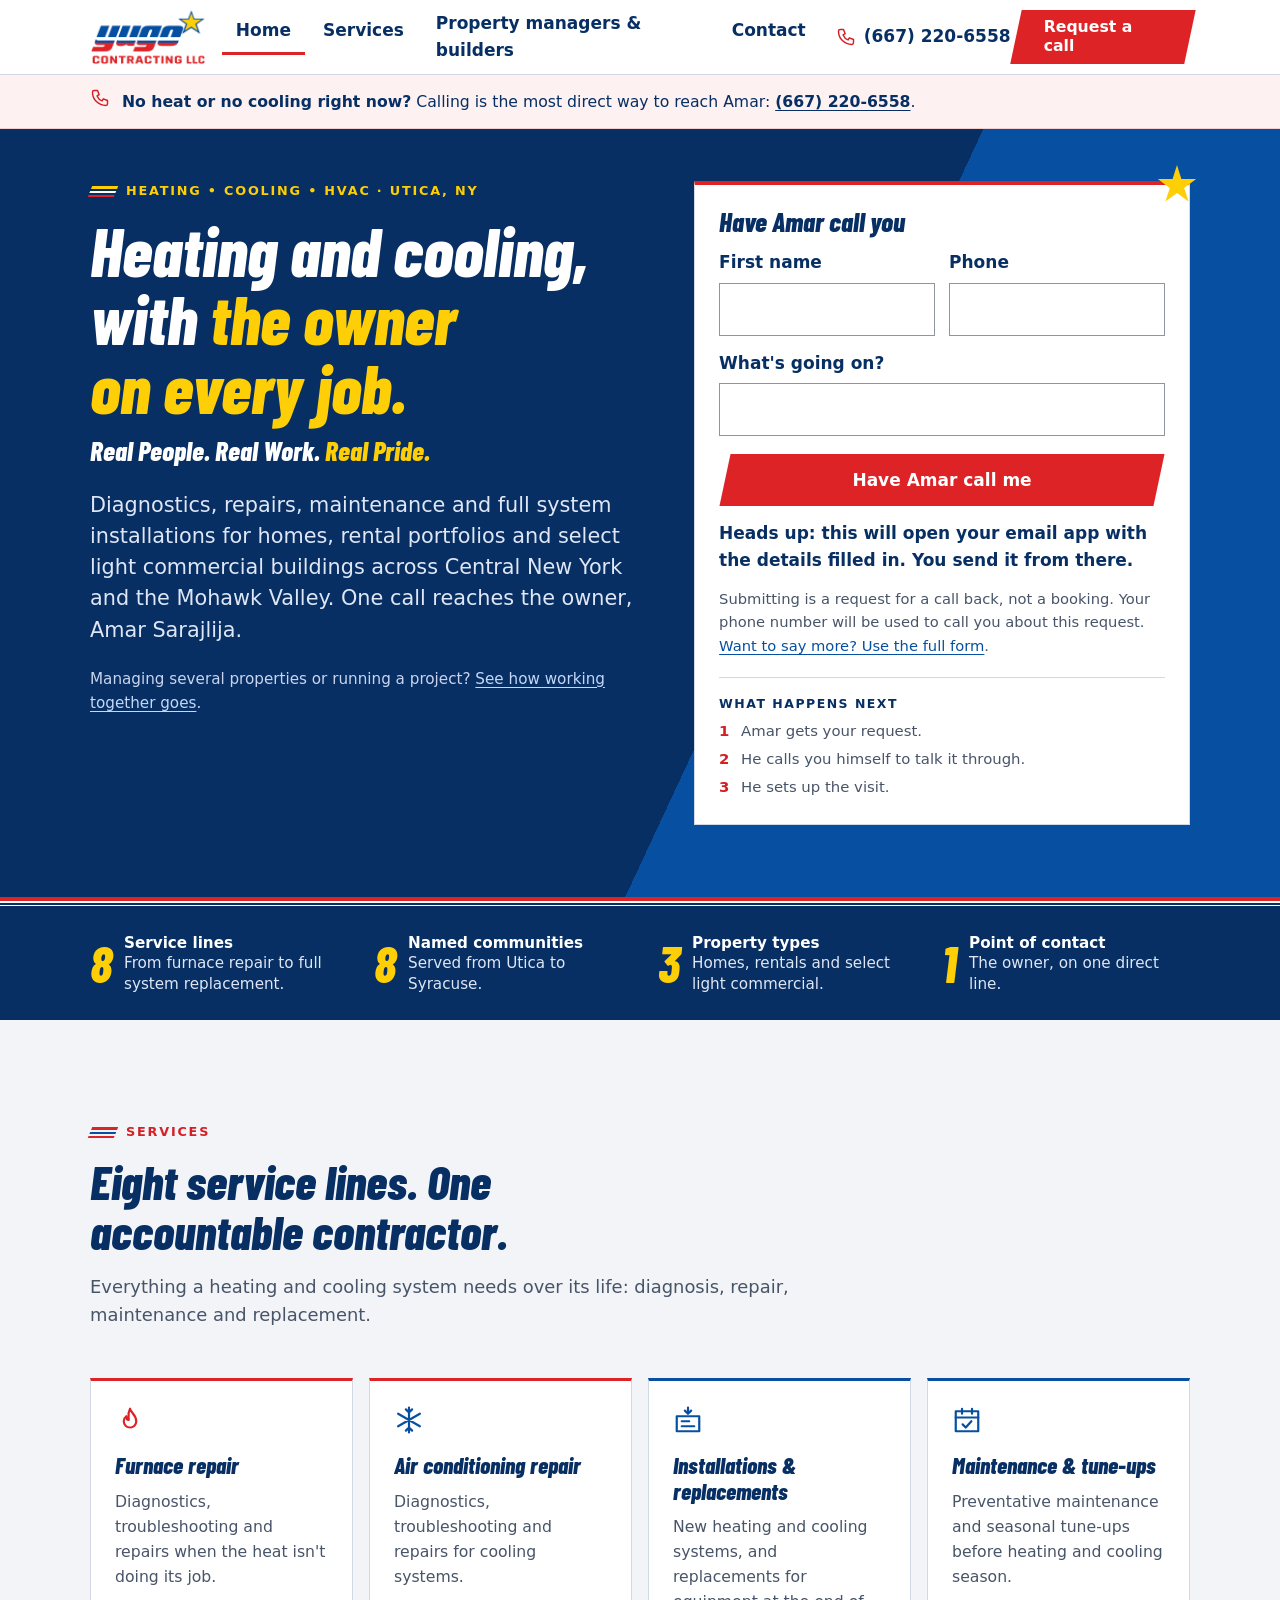
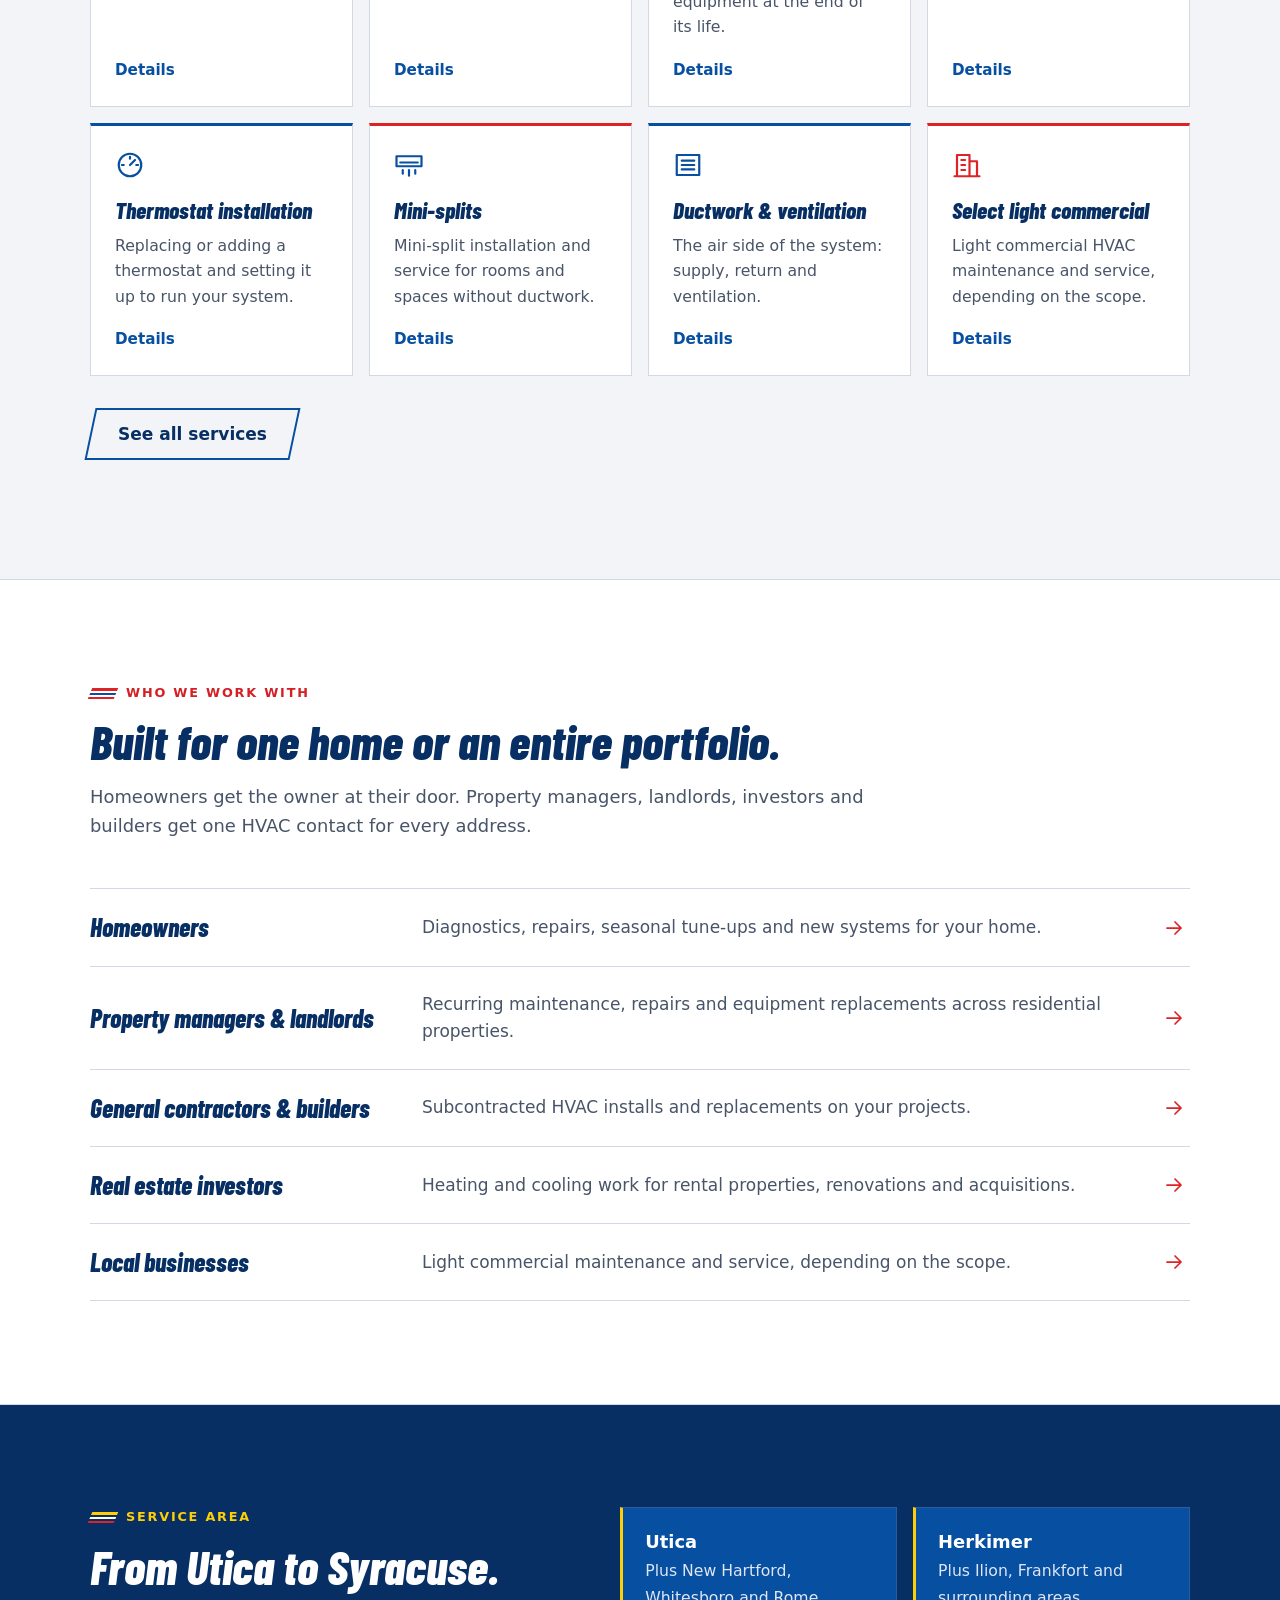
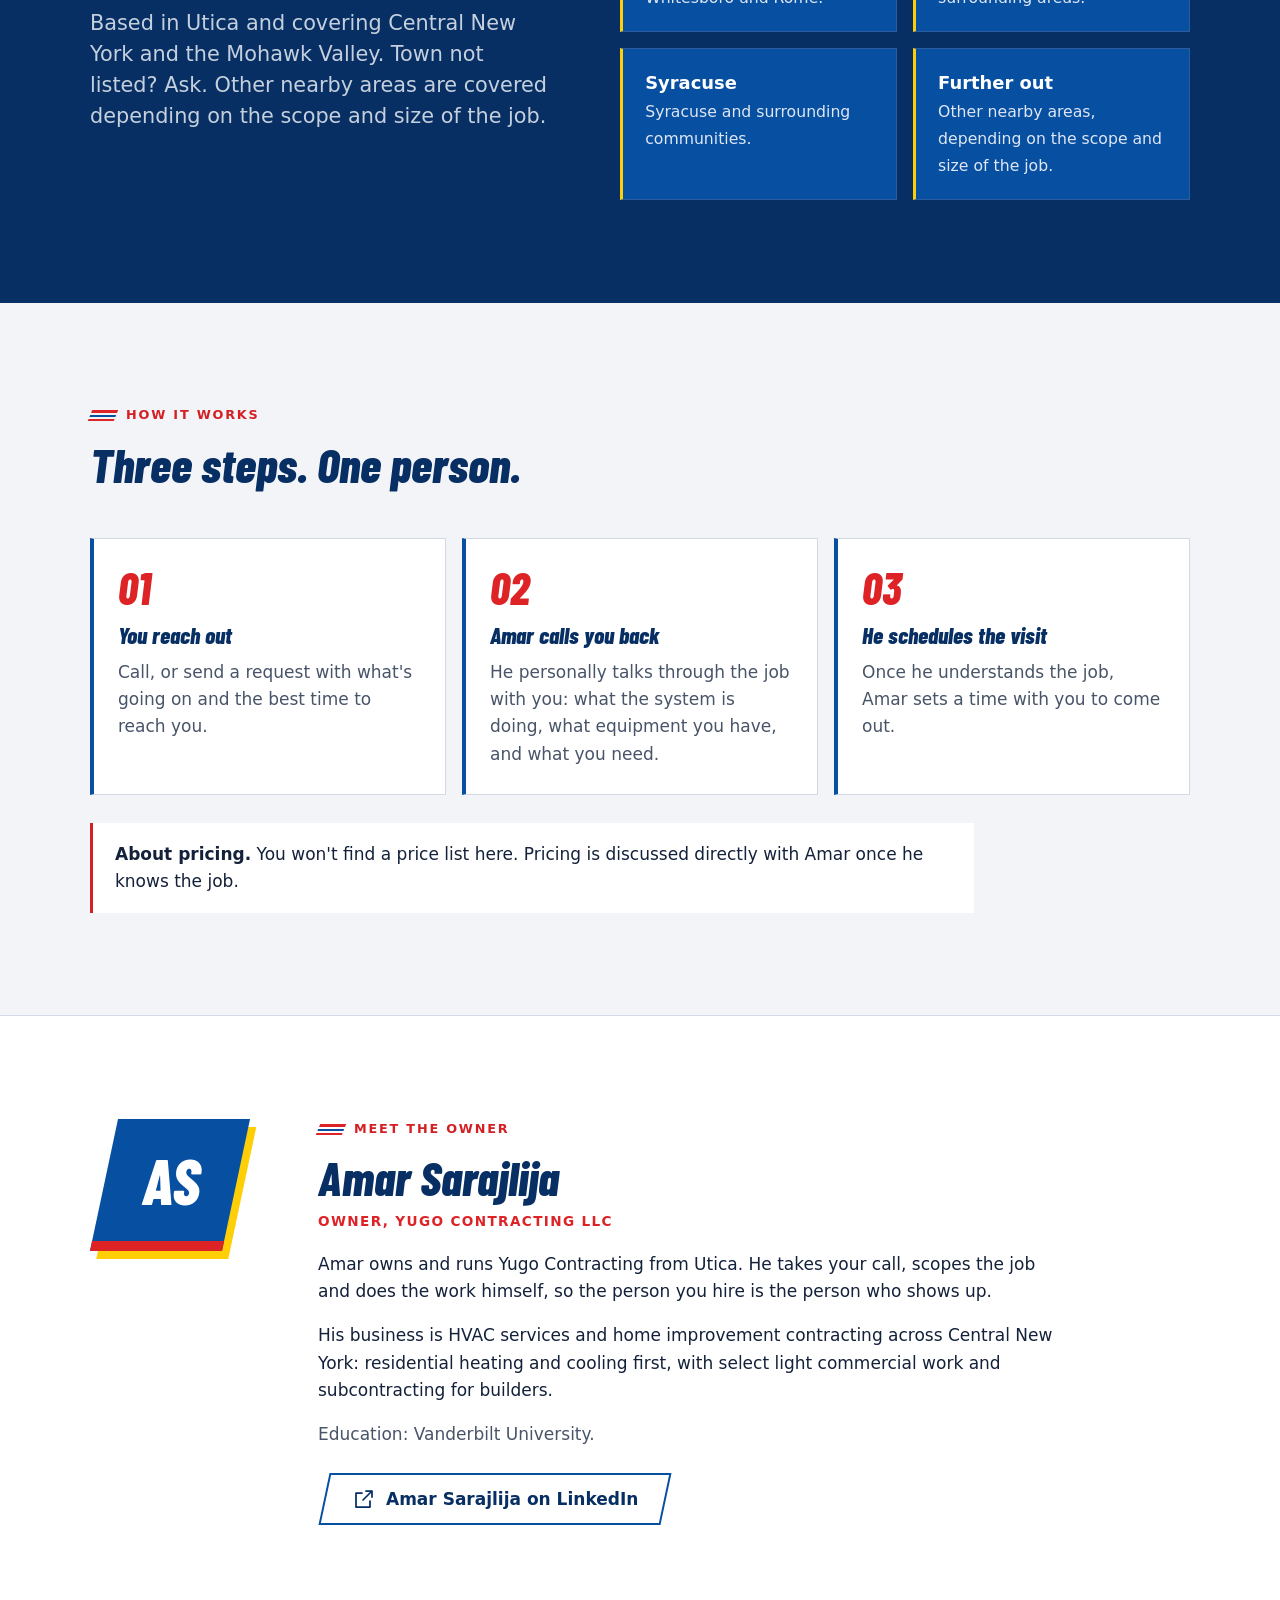
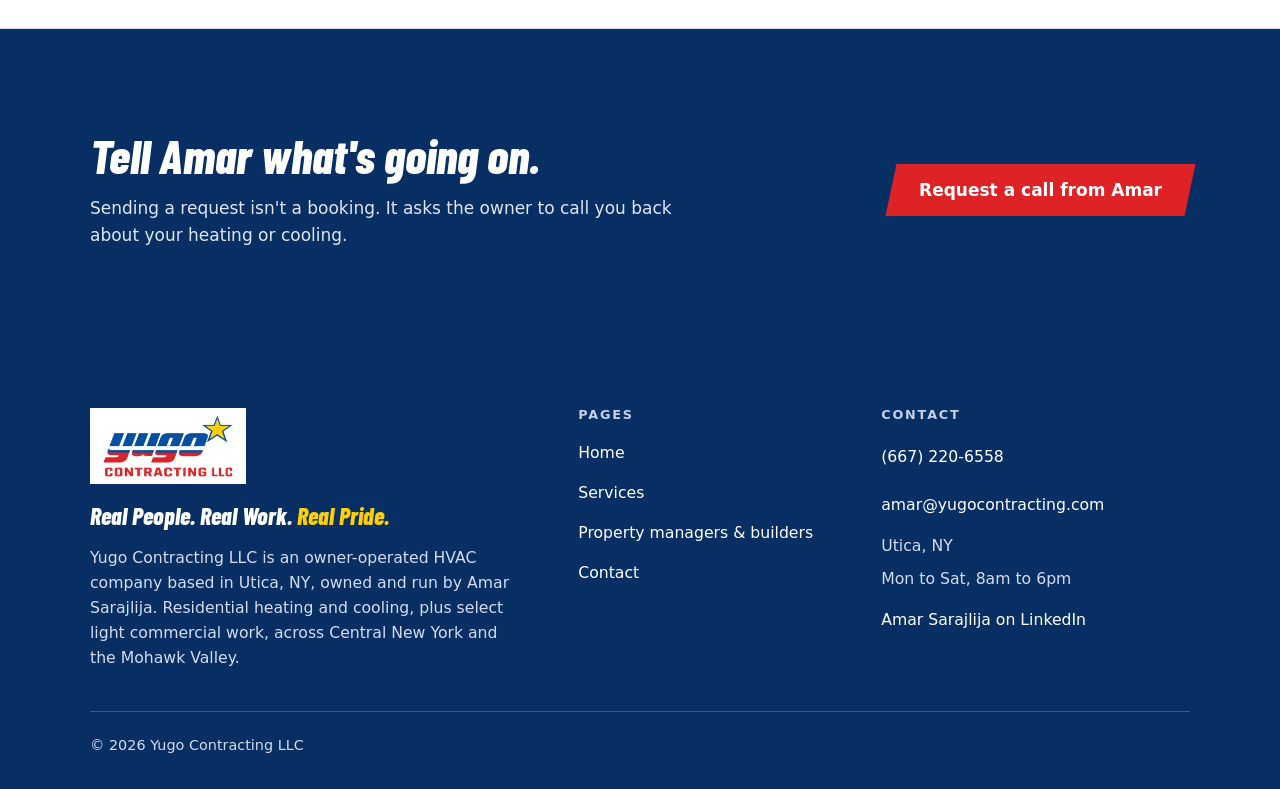
==== commit 18859690: "Rebrand to the company logo and add owner, proof and overview sections Co-Authored-By: Claude Fable " ====
--- a/index.html
+++ b/index.html
@@ -3,11 +3,16 @@
 <head>
   <meta charset="utf-8">
   <meta name="viewport" content="width=device-width, initial-scale=1">
-  <meta name="theme-color" content="#0f1a2b">
+  <meta name="theme-color" content="#064fa1">
   <meta name="format-detection" content="telephone=no">
   <meta property="og:type" content="website">
   <meta property="og:site_name" content="Yugo Contracting LLC">
-  <link rel="icon" href="assets/favicon.svg" type="image/svg+xml">
+  <meta property="og:image" content="https://www.yugocontracting.com/assets/logo-card.png">
+  <link rel="icon" href="assets/favicon.png" type="image/png">
+  <link rel="apple-touch-icon" href="assets/apple-touch-icon.png">
+  <link rel="preconnect" href="https://fonts.googleapis.com">
+  <link rel="preconnect" href="https://fonts.gstatic.com" crossorigin>
+  <link rel="stylesheet" href="https://fonts.googleapis.com/css2?family=Barlow+Condensed:ital,wght@1,800&amp;display=swap">
   <link rel="stylesheet" href="assets/styles.css">
   <title>Yugo Contracting | Owner-operated HVAC in Utica, NY</title>
   <meta name="description" content="Yugo Contracting LLC is an owner-operated HVAC company in Utica, NY. Heating and cooling diagnostics, repairs, maintenance and installations across Central New York and the Mohawk Valley.">
@@ -19,7 +24,7 @@
     "@type": "HVACBusiness",
     "name": "Yugo Contracting LLC",
     "description": "Owner-operated HVAC company based in Utica, NY. Residential heating and cooling diagnostics, repairs, maintenance, installations and replacements, and select light commercial HVAC.",
-    "founder": { "@type": "Person", "name": "Amar" },
+    "founder": { "@type": "Person", "name": "Amar Sarajlija", "jobTitle": "Owner" },
     "address": {
       "@type": "PostalAddress",
       "addressLocality": "Utica",
@@ -43,12 +48,22 @@
   <a class="skip" href="#main">Skip to content</a>
 
   <svg class="sprite" aria-hidden="true" focusable="false">
-    <symbol id="mark" viewBox="0 0 40 40">
-      <rect x="0.5" y="0.5" width="39" height="39" fill="#0f1a2b" stroke="#3a4d6b"/>
-      <path d="M11 10l9 11.500" fill="none" stroke="#ff8a4c" stroke-width="4.500" stroke-linecap="square"/>
-      <path d="M29 10l-9 11.500" fill="none" stroke="#86c8f0" stroke-width="4.500" stroke-linecap="square"/>
-      <path d="M20 22v8.500" fill="none" stroke="#ffffff" stroke-width="4.500" stroke-linecap="square"/>
+    <symbol id="mark" viewBox="0 0 164 62">
+      <defs>
+        <linearGradient id="yugo-split" gradientUnits="userSpaceOnUse" x1="0" y1="14" x2="0" y2="38">
+          <stop offset="0" stop-color="#064fa1"/><stop offset="0.44" stop-color="#064fa1"/>
+          <stop offset="0.44" stop-color="#ffffff"/><stop offset="0.5" stop-color="#ffffff"/>
+          <stop offset="0.5" stop-color="#de2327"/><stop offset="0.6" stop-color="#de2327"/>
+          <stop offset="0.6" stop-color="#ffffff"/><stop offset="0.65" stop-color="#ffffff"/>
+          <stop offset="0.65" stop-color="#de2327"/><stop offset="1" stop-color="#de2327"/>
+        </linearGradient>
+      </defs>
+      <text x="77" y="38" text-anchor="middle" textLength="92" lengthAdjust="spacingAndGlyphs" font-family="'Barlow Condensed','Arial Narrow','Helvetica Neue',Arial,sans-serif" font-size="33" font-style="italic" font-weight="800" fill="url(#yugo-split)">YUGO</text>
+      <text x="73" y="50.500" text-anchor="middle" textLength="100" lengthAdjust="spacingAndGlyphs" font-family="'Barlow Condensed','Arial Narrow','Helvetica Neue',Arial,sans-serif" font-size="10.500" font-style="italic" font-weight="800" fill="#de2327">CONTRACTING LLC</text>
+      <polygon transform="translate(148 12) scale(1.150)" points="0,-10 2.245,-3.090 9.510,-3.090 3.633,1.180 5.880,8.090 0,3.820 -5.880,8.090 -3.633,1.180 -9.510,-3.090 -2.245,-3.090" fill="#fecf06" stroke="#ffffff" stroke-width="1.500" stroke-linejoin="miter"/>
     </symbol>
+    <symbol id="i-star" viewBox="-10 -10 20 20"><polygon points="0,-10 2.245,-3.090 9.510,-3.090 3.633,1.180 5.880,8.090 0,3.820 -5.880,8.090 -3.633,1.180 -9.510,-3.090 -2.245,-3.090"/></symbol>
+    <symbol id="i-ext" viewBox="0 0 24 24"><path d="M14 4h6v6M20 4l-9 9M18 14v6H4V6h6"/></symbol>
     <symbol id="i-flame" viewBox="0 0 24 24"><path d="M12 3c1 3.500 5 5 5 10a5 5 0 0 1-10 0c0-2 1-3.200 2-4 0 2 1 3 2 3 0-3-1-5 1-9z"/></symbol>
     <symbol id="i-snow" viewBox="0 0 24 24"><path d="M12 2v20M3.300 7l17.400 10M20.700 7 3.300 17M12 6 9.500 3.500M12 6l2.500-2.500M12 18l-2.500 2.500M12 18l2.500 2.500"/></symbol>
     <symbol id="i-system" viewBox="0 0 24 24"><rect x="3" y="9" width="18" height="12"/><path d="M7 13h6M7 17h10M12 2v4.500M9.500 4.500 12 7l2.500-2.500"/></symbol>
@@ -70,9 +85,8 @@
 
   <header class="site-header">
     <div class="wrap header-row">
-      <a class="brand" href="index.html" aria-label="Yugo Contracting, home">
-        <svg aria-hidden="true"><use href="#mark"/></svg>
-        <span class="brand-name"><b>YUGO</b><span>CONTRACTING</span></span>
+      <a class="brand" href="index.html" aria-label="Yugo Contracting LLC, home" data-logo>
+        <img class="brand-img" src="assets/logo-mark.webp" alt="Yugo Contracting LLC" width="480" height="232"><svg class="brand-logo" aria-hidden="true" hidden><use href="#mark"/></svg>
       </a>
       <button class="nav-toggle" type="button" aria-expanded="false" aria-controls="site-nav">
         <svg class="icon" aria-hidden="true"><use href="#i-menu"/></svg>Menu
@@ -105,8 +119,9 @@
     <section class="hero on-dark">
       <div class="wrap hero-grid">
         <div class="hero-head">
-          <span class="eyebrow">HVAC &middot; Utica, NY &middot; Central New York &amp; the Mohawk Valley</span>
-          <h1>Heating and cooling. <em>You deal with the owner.</em></h1>
+          <span class="eyebrow">Heating &bull; Cooling &bull; HVAC &middot; Utica, NY</span>
+          <h1>Heating and cooling, with <em>the owner on every job.</em></h1>
+          <p class="tagline">Real People. Real Work. <span>Real Pride.</span></p>
         </div>
 
         <div class="form-panel hero-form" id="quick">
@@ -162,25 +177,17 @@
         </div>
 
         <div class="hero-rest">
-          <p class="lede">Yugo Contracting is an owner-operated HVAC company based in Utica. Amar diagnoses, repairs, maintains and installs heating and cooling systems for homes, rental properties and select light commercial buildings.</p>
+          <p class="lede">Diagnostics, repairs, maintenance and full system installations for homes, rental portfolios and select light commercial buildings across Central New York and the Mohawk Valley. One call reaches the owner, Amar Sarajlija.</p>
           <p class="hero-note">Managing several properties or running a project? <a href="partners.html">See how working together goes</a>.</p>
         </div>
       </div>
-      <div class="facts">
+      <div class="proof">
         <div class="wrap">
           <ul>
-            <li>
-              <svg class="icon" aria-hidden="true"><use href="#i-user"/></svg>
-              <div><strong>You deal with the owner</strong><span>Amar takes your request, talks through the job with you and schedules the visit.</span></div>
-            </li>
-            <li>
-              <svg class="icon" aria-hidden="true"><use href="#i-pin"/></svg>
-              <div><strong>Based in Utica, NY</strong><span>Working across Central New York and the Mohawk Valley.</span></div>
-            </li>
-            <li>
-              <svg class="icon" aria-hidden="true"><use href="#i-home"/></svg>
-              <div><strong>Residential first</strong><span>Homes and rental properties, plus select light commercial HVAC depending on scope.</span></div>
-            </li>
+            <li><b>8</b><span><strong>Service lines</strong>From furnace repair to full system replacement.</span></li>
+            <li><b>8</b><span><strong>Named communities</strong>Served from Utica to Syracuse.</span></li>
+            <li><b>3</b><span><strong>Property types</strong>Homes, rentals and select light commercial.</span></li>
+            <li><b>1</b><span><strong>Point of contact</strong>The owner, on one direct line.</span></li>
           </ul>
         </div>
       </div>
@@ -190,8 +197,8 @@
       <div class="wrap">
         <div class="section-head">
           <span class="eyebrow">Services</span>
-          <h2 id="services-h">Diagnostics, repairs, maintenance and installations.</h2>
-          <p>The focus is residential heating and cooling: finding what's wrong, fixing it, keeping systems maintained, and installing or replacing equipment when it's time.</p>
+          <h2 id="services-h">Eight service lines. One accountable contractor.</h2>
+          <p>Everything a heating and cooling system needs over its life: diagnosis, repair, maintenance and replacement.</p>
         </div>
         <ul class="grid grid-4">
           <li class="card heat">
@@ -251,8 +258,8 @@
       <div class="wrap">
         <div class="section-head">
           <span class="eyebrow">Who we work with</span>
-          <h2 id="who-h">One house, or a list of properties.</h2>
-          <p>Yugo Contracting works for homeowners and for the people who look after buildings for a living. Either way, the person you talk to is the owner.</p>
+          <h2 id="who-h">Built for one home or an entire portfolio.</h2>
+          <p>Homeowners get the owner at their door. Property managers, landlords, investors and builders get one HVAC contact for every address.</p>
         </div>
         <ul class="audience">
           <li>
@@ -288,8 +295,8 @@
       <div class="wrap area-grid">
         <div>
           <span class="eyebrow">Service area</span>
-          <h2 id="area-h">Central New York and the Mohawk Valley.</h2>
-          <p class="lede" style="color:#c5d0de;margin-top:16px">Based in Utica and working outward from there. If your town isn't listed, ask: other nearby areas are possible depending on the scope and size of the job.</p>
+          <h2 id="area-h">From Utica to Syracuse.</h2>
+          <p class="lede" style="color:#c5d0de;margin-top:16px">Based in Utica and covering Central New York and the Mohawk Valley. Town not listed? Ask. Other nearby areas are covered depending on the scope and size of the job.</p>
         </div>
         <ul class="area-groups">
           <li><strong>Utica</strong><span>Plus New Hartford, Whitesboro and Rome.</span></li>
@@ -304,7 +311,7 @@
       <div class="wrap">
         <div class="section-head">
           <span class="eyebrow">How it works</span>
-          <h2 id="how-h">Three steps, one person.</h2>
+          <h2 id="how-h">Three steps. One person.</h2>
         </div>
         <ol class="steps">
           <li>
@@ -321,6 +328,52 @@
           </li>
         </ol>
         <p class="aside-note"><strong>About pricing.</strong> You won't find a price list here. Pricing is discussed directly with Amar once he knows the job.</p>
+      </div>
+    </section>
+
+    <section class="section section-white" data-slot="credentials" aria-labelledby="cred-h" hidden>
+      <div class="wrap">
+        <div class="section-head">
+          <span class="eyebrow"></span>
+          <h2 id="cred-h"></h2>
+        </div>
+        <ul class="cred-list"></ul>
+      </div>
+    </section>
+
+    <section class="section" data-slot="reviews" aria-labelledby="reviews-h" hidden>
+      <div class="wrap">
+        <div class="section-head">
+          <span class="eyebrow"></span>
+          <h2 id="reviews-h"></h2>
+        </div>
+        <ul class="grid grid-3 review-list"></ul>
+        <p class="section-foot" data-show-if="googleReviewsUrl" hidden><a class="btn btn-ghost" href="contact.html" data-cfg-href="googleReviewsUrl" target="_blank" rel="noopener" data-slot-link></a></p>
+      </div>
+    </section>
+
+    <section class="section section-white" data-slot="projects" aria-labelledby="projects-h" hidden>
+      <div class="wrap">
+        <div class="section-head">
+          <span class="eyebrow"></span>
+          <h2 id="projects-h"></h2>
+        </div>
+        <ul class="grid grid-3 project-list"></ul>
+      </div>
+    </section>
+
+    <section class="section section-white" id="owner" aria-labelledby="owner-h">
+      <div class="wrap owner-grid">
+        <div class="owner-badge" aria-hidden="true"><span>AS</span></div>
+        <div class="owner-copy">
+          <span class="eyebrow">Meet the owner</span>
+          <h2 id="owner-h">Amar Sarajlija</h2>
+          <p class="owner-role">Owner, Yugo Contracting LLC</p>
+          <p>Amar owns and runs Yugo Contracting from Utica. He takes your call, scopes the job and does the work himself, so the person you hire is the person who shows up.</p>
+          <p>His business is HVAC services and home improvement contracting across Central New York: residential heating and cooling first, with select light commercial work and subcontracting for builders.</p>
+          <p class="owner-edu" data-show-if="ownerEducation" hidden>Education: <span data-cfg="ownerEducation"></span>.</p>
+          <a class="btn btn-ghost" href="contact.html" data-cfg-href="linkedin" data-show-if="linkedin" target="_blank" rel="noopener" hidden><svg class="icon" aria-hidden="true"><use href="#i-ext"/></svg>Amar Sarajlija on LinkedIn<span class="sr-only"> (opens in a new tab)</span></a>
+        </div>
       </div>
     </section>
 
@@ -341,11 +394,11 @@
     <div class="wrap">
       <div class="footer-grid">
         <div class="footer-about">
-          <a class="brand" href="index.html" aria-label="Yugo Contracting, home">
-            <svg aria-hidden="true"><use href="#mark"/></svg>
-            <span class="brand-name"><b>YUGO</b><span>CONTRACTING</span></span>
+          <a class="brand" href="index.html" aria-label="Yugo Contracting LLC, home" data-logo>
+            <img class="brand-img" src="assets/logo-mark.webp" alt="Yugo Contracting LLC" width="480" height="232"><svg class="brand-logo" aria-hidden="true" hidden><use href="#mark"/></svg>
           </a>
-          <p>Yugo Contracting LLC is an owner-operated HVAC company based in Utica, NY. Residential heating and cooling, plus select light commercial work, across Central New York and the Mohawk Valley.</p>
+          <p class="tagline">Real People. Real Work. <span>Real Pride.</span></p>
+          <p>Yugo Contracting LLC is an owner-operated HVAC company based in Utica, NY, owned and run by Amar Sarajlija. Residential heating and cooling, plus select light commercial work, across Central New York and the Mohawk Valley.</p>
         </div>
         <nav aria-label="Footer">
           <h2>Pages</h2>
@@ -363,6 +416,7 @@
             <li><a href="contact.html" data-cfg-href="mailto"><span data-cfg="email">Send a request</span></a></li>
             <li data-cfg="address">Utica, NY</li>
             <li data-cfg="hours"></li>
+            <li data-show-if="linkedin" hidden><a href="contact.html" data-cfg-href="linkedin" target="_blank" rel="noopener">Amar Sarajlija on LinkedIn<span class="sr-only"> (opens in a new tab)</span></a></li>
           </ul>
         </div>
       </div>
--- a/assets/styles.css
+++ b/assets/styles.css
@@ -1,25 +1,30 @@
 /* Yugo Contracting — shared stylesheet. No build step. */
 
 :root {
-  --ink: #0f1a2b;
-  --ink-2: #17253b;
-  --ink-3: #22344f;
-  --paper: #f5f3ee;
+  --ink: #072f63;
+  --ink-2: #064fa1;
+  --ink-3: #1a62b8;
+  --paper: #f2f4f8;
   --white: #ffffff;
-  --text: #17202e;
-  --muted: #4b5868;
-  --line: #d9d5cb;
-  --line-dark: #2c3e5a;
-  --heat: #c2410c;
-  --heat-dark: #9a3309;
-  --heat-bright: #ff8a4c;
-  --cool: #1f6fa8;
-  --cool-bright: #86c8f0;
+  --text: #14213a;
+  --muted: #485468;
+  --line: #d3d9e4;
+  --line-dark: #2c5c9f;
+  --heat: #d41f24;
+  --heat-dark: #b3191e;
+  --heat-bright: #fecf06;
+  --cool: #064fa1;
+  --cool-bright: #c3d8f8;
   --ok: #1f6b45;
   --err: #a8201a;
   --max: 1140px;
   --gutter: 20px;
   --font: system-ui, -apple-system, "Segoe UI", Roboto, "Helvetica Neue", Arial, sans-serif;
+  --navy: #064fa1;
+  --red: #de2327;
+  --gold: #fecf06;
+  --focus: #064fa1;
+  --display: "Barlow Condensed", "Arial Narrow", "Helvetica Neue", Arial, sans-serif;
 }
 
 *,
@@ -87,7 +92,7 @@
 }
 
 :focus-visible {
-  outline: 3px solid var(--heat-bright);
+  outline: 3px solid var(--focus);
   outline-offset: 3px;
 }
 
@@ -189,7 +194,7 @@
 }
 
 .on-dark .btn-ghost {
-  border-color: #6f819c;
+  border-color: #a9bbe0;
   color: var(--white);
 }
 
@@ -451,7 +456,7 @@
 
 .on-dark {
   background: var(--ink);
-  color: #d5deea;
+  color: #dfe6f5;
 }
 
 .on-dark h1,
@@ -499,7 +504,7 @@
 
 .hero .lede {
   margin-top: 22px;
-  color: #c5d0de;
+  color: #dfe6f5;
 }
 
 .hero-actions {
@@ -512,7 +517,7 @@
 .hero-note {
   margin: 18px 0 0;
   font-size: 0.95rem;
-  color: #a9b6c7;
+  color: #c9d5ee;
 }
 
 .hero-art {
@@ -556,7 +561,7 @@
 
 .facts {
   background: var(--ink-2);
-  color: #d5deea;
+  color: #dfe6f5;
   border-top: 1px solid var(--line-dark);
 }
 
@@ -702,7 +707,7 @@
 }
 
 .card:has(h3 a:focus-visible) {
-  outline: 3px solid var(--heat-bright);
+  outline: 3px solid var(--focus);
   outline-offset: 3px;
 }
 
@@ -774,7 +779,7 @@
 }
 
 .audience li:has(a:focus-visible) {
-  outline: 3px solid var(--heat-bright);
+  outline: 3px solid var(--focus);
   outline-offset: 3px;
 }
 
@@ -1415,7 +1420,7 @@
 
 .site-footer {
   background: var(--ink);
-  color: #b9c5d5;
+  color: #d3dcf0;
   padding: 56px 0 32px;
   font-size: 0.98rem;
 }
@@ -1430,7 +1435,7 @@
 }
 
 .site-footer .brand-name span {
-  color: #9fb0c5;
+  color: #c3d0ec;
 }
 
 .site-footer h2 {
@@ -1438,7 +1443,7 @@
   font-size: 0.8rem;
   letter-spacing: 0.14em;
   text-transform: uppercase;
-  color: #9fb0c5;
+  color: #c3d0ec;
 }
 
 .site-footer ul {
@@ -1707,8 +1712,8 @@
 }
 
 .down-band {
-  background: #fff3ea;
-  border-bottom: 1px solid #ecd3c2;
+  background: #fdf1f1;
+  border-bottom: 1px solid #f0cdcf;
   color: var(--ink);
   font-size: 0.98rem;
 }
@@ -1752,3 +1757,873 @@
 .group-cta a {
   font-weight: 800;
 }
+
+/* ==========================================================================
+   Rebrand: navy / red / gold, slanted display type, badge motifs
+   ========================================================================== */
+
+.on-dark,
+.site-footer,
+.action-bar,
+.proof {
+  --focus: #fecf06;
+}
+
+.on-dark .form-panel {
+  --focus: #064fa1;
+}
+
+h1,
+h2,
+h3,
+.brand-name b,
+.steps li::before,
+.notfound .code {
+  font-family: var(--display);
+  font-style: italic;
+  font-weight: 800;
+  letter-spacing: 0;
+}
+
+h1 {
+  font-size: clamp(2.6rem, 7vw, 4.6rem);
+  line-height: 1;
+}
+
+h2 {
+  font-size: clamp(2rem, 4.6vw, 3rem);
+  line-height: 1.04;
+}
+
+h3 {
+  font-size: 1.45rem;
+  line-height: 1.1;
+}
+
+.hero h1 {
+  font-size: clamp(2.6rem, 6vw, 4.3rem);
+}
+
+.hero h1 em {
+  font-style: italic;
+  color: var(--gold);
+}
+
+.page-hero h1 {
+  font-size: clamp(2.4rem, 6vw, 3.9rem);
+}
+
+.audience h3 {
+  font-size: 1.6rem;
+}
+
+.service h2 {
+  font-size: clamp(1.6rem, 3vw, 2rem);
+}
+
+.partner h2 {
+  font-size: clamp(1.8rem, 3.4vw, 2.4rem);
+}
+
+.form-panel > h2,
+.form-panel > h3,
+.form-result h3 {
+  font-size: 1.8rem;
+}
+
+.hero-form > h2 {
+  font-size: 1.7rem;
+}
+
+.site-footer h2,
+.next-steps strong {
+  font-family: var(--font);
+  font-style: normal;
+}
+
+.hero {
+  background-color: var(--ink);
+  background-image: linear-gradient(115deg, var(--ink) 0 58%, var(--ink-2) 58% 100%);
+  background-size: auto;
+}
+
+.eyebrow {
+  display: flex;
+  align-items: center;
+  gap: 10px;
+  --stripe: var(--navy);
+}
+
+.on-dark .eyebrow {
+  --stripe: #ffffff;
+}
+
+.eyebrow::before {
+  content: "";
+  flex: none;
+  width: 26px;
+  height: 11px;
+  transform: skewX(-22deg);
+  background: linear-gradient(var(--red) 0 3px, transparent 3px 5px, var(--stripe) 5px 7px, transparent 7px 9px, var(--red) 9px 11px);
+}
+
+.on-dark .eyebrow::before {
+  background: linear-gradient(var(--gold) 0 3px, transparent 3px 5px, #ffffff 5px 7px, transparent 7px 9px, var(--red) 9px 11px);
+}
+
+/* Parallelogram buttons: the slant is drawn on ::before so text stays upright. */
+
+.btn {
+  position: relative;
+  z-index: 0;
+  border: 0;
+  background: none;
+  padding-left: 28px;
+  padding-right: 28px;
+}
+
+.btn::before {
+  content: "";
+  position: absolute;
+  inset: 0;
+  z-index: -1;
+  transform: skewX(-12deg);
+  border: 2px solid transparent;
+  transition: background-color 0.15s ease, border-color 0.15s ease;
+}
+
+.btn-primary,
+.btn-primary:hover {
+  background: none;
+}
+
+.btn-primary::before {
+  background: var(--red);
+}
+
+.btn-primary:hover::before {
+  background: var(--heat-dark);
+}
+
+.btn-ghost,
+.btn-ghost:hover,
+.on-dark .btn-ghost:hover,
+.on-dark .form-panel .btn-ghost:hover {
+  background: none;
+}
+
+.btn-ghost::before {
+  border-color: var(--navy);
+}
+
+.btn-ghost:hover::before {
+  background: var(--navy);
+}
+
+.on-dark .btn-ghost::before {
+  border-color: #a9bbe0;
+}
+
+.on-dark .btn-ghost:hover::before {
+  background: var(--white);
+  border-color: var(--white);
+}
+
+.on-dark .form-panel .btn-ghost::before {
+  border-color: var(--navy);
+}
+
+.on-dark .form-panel .btn-ghost:hover::before {
+  background: var(--navy);
+}
+
+.btn:focus-visible {
+  outline: none;
+}
+
+.btn:focus-visible::before {
+  outline: 3px solid var(--focus);
+  outline-offset: 3px;
+}
+
+.form-foot .btn,
+.hero-form .form-foot .btn {
+  width: calc(100% - 12px);
+  margin-left: 6px;
+}
+
+@media (min-width: 620px) {
+  .form-foot .btn {
+    width: auto;
+    margin-left: 6px;
+  }
+
+  .hero-form .form-foot .btn {
+    width: calc(100% - 12px);
+  }
+}
+
+.hero-actions,
+.band-actions {
+  padding-left: 6px;
+}
+
+/* Wordmark */
+
+.brand {
+  gap: 0;
+}
+
+.brand-logo {
+  display: block;
+  width: 140px;
+  height: 53px;
+}
+
+.brand .brand-logo {
+  width: 140px;
+  height: 53px;
+}
+
+.brand-img {
+  display: block;
+  height: 50px;
+  width: auto;
+  max-width: 200px;
+}
+
+.site-footer .brand {
+  padding: 6px 12px;
+  background: var(--white);
+}
+
+.site-nav a[aria-current="page"] {
+  border-bottom-color: var(--red);
+}
+
+.star {
+  fill: var(--gold);
+  stroke: none;
+  flex: none;
+  width: 20px;
+  height: 20px;
+}
+
+.sr-only {
+  position: absolute;
+  width: 1px;
+  height: 1px;
+  overflow: hidden;
+  clip-path: inset(50%);
+  white-space: nowrap;
+}
+
+/* Hero panel: red top edge and the gold star breaking out of the corner */
+
+.form-panel {
+  position: relative;
+  border-top-color: var(--red);
+}
+
+.hero-form::after {
+  content: "";
+  position: absolute;
+  top: -20px;
+  right: -8px;
+  width: 40px;
+  height: 40px;
+  background: var(--gold);
+  clip-path: polygon(50% 0%, 61% 35%, 98% 35%, 68% 57%, 79% 91%, 50% 70%, 21% 91%, 32% 57%, 2% 35%, 39% 35%);
+}
+
+/* Proof strip */
+
+.proof {
+  position: relative;
+  background: var(--ink);
+  color: #dfe6f5;
+  padding-top: 10px;
+}
+
+.proof::before {
+  content: "";
+  position: absolute;
+  left: 0;
+  right: 0;
+  top: 0;
+  height: 10px;
+  background: linear-gradient(var(--red) 0 4px, #ffffff 4px 6px, transparent 6px 8px, #ffffff 8px 9px, transparent 9px 10px);
+}
+
+.proof ul {
+  display: grid;
+  grid-template-columns: 1fr 1fr;
+  gap: 0 20px;
+  margin: 0;
+  padding: 0;
+  list-style: none;
+}
+
+.proof li {
+  display: grid;
+  grid-template-columns: auto 1fr;
+  gap: 12px;
+  align-items: center;
+  padding: 18px 0;
+  border-top: 1px solid var(--line-dark);
+}
+
+.proof li:nth-child(-n + 2) {
+  border-top: 0;
+}
+
+.proof b {
+  font-family: var(--display);
+  font-style: italic;
+  font-weight: 800;
+  font-size: 3.2rem;
+  line-height: 0.9;
+  color: var(--gold);
+}
+
+.proof span {
+  font-size: 0.95rem;
+  line-height: 1.35;
+}
+
+.proof strong {
+  display: block;
+  color: var(--white);
+}
+
+@media (min-width: 900px) {
+  .proof ul {
+    grid-template-columns: repeat(4, 1fr);
+    gap: 0 36px;
+  }
+
+  .proof li {
+    padding: 26px 0;
+    border-top: 0;
+  }
+}
+
+/* Cards and steps pick up the palette */
+
+.card {
+  border-top-color: var(--navy);
+}
+
+.card.heat,
+.card.cool {
+  border-top-color: var(--red);
+}
+
+.card.cool .icon,
+.card .icon {
+  color: var(--navy);
+}
+
+.card.heat .icon {
+  color: var(--red);
+}
+
+.steps li {
+  border-left: 4px solid var(--navy);
+}
+
+.steps li::before {
+  font-size: 2.8rem;
+  color: var(--red);
+}
+
+.steps li:nth-child(2)::before,
+.steps li:nth-child(3)::before {
+  color: var(--red);
+}
+
+.area-groups li,
+.area-groups li:first-child {
+  border-left-color: var(--gold);
+  background: var(--ink-2);
+}
+
+.check input {
+  accent-color: var(--red);
+}
+
+.audience .arrow,
+.points .icon,
+.points li:nth-child(even) .icon,
+.contact-list .icon {
+  color: var(--red);
+}
+
+/* Meet the owner */
+
+.owner-grid {
+  display: grid;
+  gap: 28px;
+  align-items: start;
+}
+
+.owner-badge {
+  display: flex;
+  align-items: center;
+  justify-content: center;
+  width: 132px;
+  height: 132px;
+  margin-left: 14px;
+  transform: skewX(-12deg);
+  background: var(--navy);
+  border-bottom: 10px solid var(--red);
+  box-shadow: 8px 8px 0 var(--gold);
+}
+
+.owner-badge span {
+  transform: skewX(12deg);
+  font-family: var(--display);
+  font-style: italic;
+  font-weight: 800;
+  font-size: 4rem;
+  line-height: 1;
+  color: var(--white);
+}
+
+.owner-role {
+  margin: 8px 0 18px;
+  font-weight: 800;
+  letter-spacing: 0.1em;
+  text-transform: uppercase;
+  font-size: 0.85rem;
+  color: var(--red);
+}
+
+.owner-copy p {
+  max-width: 44em;
+}
+
+.owner-edu {
+  color: var(--muted);
+}
+
+.owner-copy .btn {
+  margin-top: 8px;
+  margin-left: 6px;
+}
+
+@media (min-width: 760px) {
+  .owner-grid {
+    grid-template-columns: 180px 1fr;
+    gap: 48px;
+  }
+}
+
+/* Why an owner-operator */
+
+.why {
+  display: grid;
+  gap: 16px;
+  margin: 0;
+  padding: 0;
+  list-style: none;
+}
+
+.why li {
+  display: grid;
+  grid-template-columns: 24px 1fr;
+  gap: 14px;
+  padding: 22px;
+  background: var(--ink-2);
+  border-left: 4px solid var(--gold);
+}
+
+.why .star {
+  margin-top: 4px;
+}
+
+.why h3 {
+  color: var(--white);
+}
+
+.why p {
+  margin: 8px 0 0;
+}
+
+@media (min-width: 760px) {
+  .why {
+    grid-template-columns: 1fr 1fr;
+  }
+}
+
+/* Capabilities matrix */
+
+.matrix-wrap {
+  overflow-x: auto;
+  border: 1px solid var(--line);
+  background: var(--white);
+}
+
+.matrix {
+  width: 100%;
+  min-width: 680px;
+  border-collapse: collapse;
+  font-size: 0.97rem;
+}
+
+.matrix th,
+.matrix td {
+  padding: 14px 14px;
+  border-bottom: 1px solid var(--line);
+  text-align: center;
+  vertical-align: middle;
+}
+
+.matrix thead th {
+  background: var(--navy);
+  color: var(--white);
+  font-size: 0.86rem;
+  line-height: 1.25;
+  border-bottom: 4px solid var(--red);
+}
+
+.matrix th[scope="row"],
+.matrix thead th:first-child {
+  text-align: left;
+}
+
+.matrix th[scope="row"] {
+  color: var(--ink);
+  font-weight: 700;
+}
+
+.matrix tbody tr:last-child th,
+.matrix tbody tr:last-child td {
+  border-bottom: 0;
+}
+
+.matrix .yes {
+  font-weight: 800;
+  color: var(--navy);
+}
+
+.matrix .yes .star {
+  vertical-align: middle;
+}
+
+.matrix .sel {
+  font-weight: 700;
+  color: var(--red);
+}
+
+.matrix .no {
+  color: var(--muted);
+}
+
+.matrix-key {
+  margin: 14px 0 0;
+  font-size: 0.93rem;
+  color: var(--muted);
+}
+
+/* Credential slots (hidden until CONFIG fills them) */
+
+.cred-list {
+  display: grid;
+  gap: 12px;
+  margin: 0;
+  padding: 0;
+  list-style: none;
+}
+
+.cred-list li {
+  display: grid;
+  grid-template-columns: 22px 1fr;
+  gap: 12px;
+  padding: 16px 18px;
+  background: var(--white);
+  border: 1px solid var(--line);
+  border-left: 4px solid var(--gold);
+  font-weight: 700;
+  color: var(--ink);
+}
+
+.section-white .cred-list li {
+  background: var(--paper);
+}
+
+@media (min-width: 760px) {
+  .cred-list {
+    grid-template-columns: repeat(2, 1fr);
+  }
+}
+
+.review-list figure {
+  margin: 0;
+  height: 100%;
+  padding: 24px;
+  background: var(--white);
+  border: 1px solid var(--line);
+  border-top: 4px solid var(--navy);
+}
+
+.section-white .review-list figure {
+  background: var(--paper);
+}
+
+.review-list blockquote {
+  margin: 0;
+  font-size: 1.08rem;
+}
+
+.review-list figcaption {
+  margin-top: 14px;
+  font-weight: 700;
+  color: var(--ink);
+}
+
+.project-list img {
+  display: block;
+  width: 100%;
+  aspect-ratio: 4 / 3;
+  object-fit: cover;
+  margin-bottom: 16px;
+  background: var(--paper);
+}
+
+.project-list .town {
+  margin-top: 4px;
+  font-size: 0.85rem;
+  font-weight: 700;
+  letter-spacing: 0.1em;
+  text-transform: uppercase;
+  color: var(--red);
+}
+
+/* Company overview sheet */
+
+.overview-sheet {
+  max-width: 880px;
+  margin: 0 auto;
+  padding: clamp(20px, 4vw, 40px);
+  background: var(--white);
+  border: 1px solid var(--line);
+  border-top: 6px solid var(--navy);
+  box-shadow: 0 5px 0 var(--red);
+}
+
+.overview-head {
+  display: flex;
+  flex-wrap: wrap;
+  gap: 16px 24px;
+  align-items: center;
+  justify-content: space-between;
+  padding-bottom: 18px;
+  border-bottom: 3px solid var(--navy);
+}
+
+.overview-head h3 {
+  font-size: 2rem;
+}
+
+.overview-head p {
+  margin: 4px 0 0;
+  color: var(--muted);
+  font-size: 0.95rem;
+}
+
+.overview-cols {
+  display: grid;
+  gap: 8px 36px;
+  margin-top: 6px;
+}
+
+@media (min-width: 700px) {
+  .overview-cols {
+    grid-template-columns: 1fr 1fr;
+  }
+}
+
+.overview-sheet h4 {
+  margin: 18px 0 8px;
+  font-size: 0.8rem;
+  letter-spacing: 0.14em;
+  text-transform: uppercase;
+  color: var(--red);
+}
+
+.overview-sheet ul,
+.overview-sheet ol {
+  margin: 0;
+  padding-left: 1.15em;
+  font-size: 0.97rem;
+}
+
+.overview-sheet li {
+  margin: 2px 0;
+}
+
+.overview-sheet dl {
+  display: grid;
+  grid-template-columns: auto 1fr;
+  gap: 2px 14px;
+  margin: 0;
+  font-size: 0.97rem;
+}
+
+.overview-sheet dt {
+  font-weight: 700;
+  color: var(--ink);
+}
+
+.overview-sheet dd {
+  margin: 0;
+  overflow-wrap: anywhere;
+}
+
+.overview-note {
+  margin: 16px 0 0;
+  font-size: 0.92rem;
+  color: var(--muted);
+}
+
+.overview-actions {
+  max-width: 880px;
+  margin: 24px auto 0;
+  padding-left: 6px;
+}
+
+@media print {
+  @page {
+    margin: 14mm;
+  }
+
+  .skip,
+  .site-footer,
+  .down-band,
+  .overview-actions,
+  .form-panel,
+  .hero-form {
+    display: none !important;
+  }
+
+  body {
+    padding: 0;
+    background: #fff;
+    font-size: 10.5pt;
+  }
+
+  html.print-overview main > *:not(#overview),
+  html.print-overview #overview .section-head {
+    display: none !important;
+  }
+
+  html.print-overview #overview {
+    padding: 0;
+    border: 0;
+    background: #fff;
+  }
+
+  html.print-overview #overview .wrap {
+    padding: 0;
+    max-width: none;
+  }
+
+  html.print-overview .overview-sheet {
+    max-width: none;
+    padding: 0;
+    border: 0;
+    box-shadow: none;
+  }
+
+  .overview-cols {
+    grid-template-columns: 1fr 1fr;
+  }
+
+  .overview-sheet,
+  .overview-sheet * {
+    -webkit-print-color-adjust: exact;
+    print-color-adjust: exact;
+  }
+}
+
+/* Real logo */
+
+.header-row {
+  min-height: 74px;
+}
+
+.brand-img {
+  height: 56px;
+}
+
+.site-footer .brand-img {
+  height: 64px;
+}
+
+.tagline {
+  margin: 14px 0 0;
+  font-family: var(--display);
+  font-style: italic;
+  font-weight: 800;
+  font-size: clamp(1.35rem, 2.6vw, 1.7rem);
+  line-height: 1.1;
+  color: var(--white);
+}
+
+.tagline span {
+  color: var(--gold);
+}
+
+.site-footer .tagline {
+  font-size: 1.5rem;
+  margin-top: 18px;
+}
+
+.overview-logo {
+  display: block;
+  width: 250px;
+  max-width: 100%;
+  height: auto;
+}
+
+.overview-tagline {
+  margin: 18px 0 0;
+  padding-top: 14px;
+  border-top: 1px solid var(--line);
+  font-family: var(--display);
+  font-style: italic;
+  font-weight: 800;
+  font-size: 1.4rem;
+  color: var(--navy);
+}
+
+@media print {
+  html.print-overview {
+    font-size: 11.5px;
+  }
+
+  html.print-overview .overview-head {
+    flex-wrap: nowrap;
+    padding-bottom: 10px;
+  }
+
+  html.print-overview .overview-logo {
+    width: 165px;
+  }
+
+  html.print-overview .overview-sheet h4 {
+    margin-top: 12px;
+  }
+
+  html.print-overview .overview-tagline {
+    margin-top: 12px;
+    padding-top: 10px;
+  }
+}
+
+/* keep visually-hidden cell labels inside the scrolling table region */
+.matrix-wrap,
+.matrix td {
+  position: relative;
+}
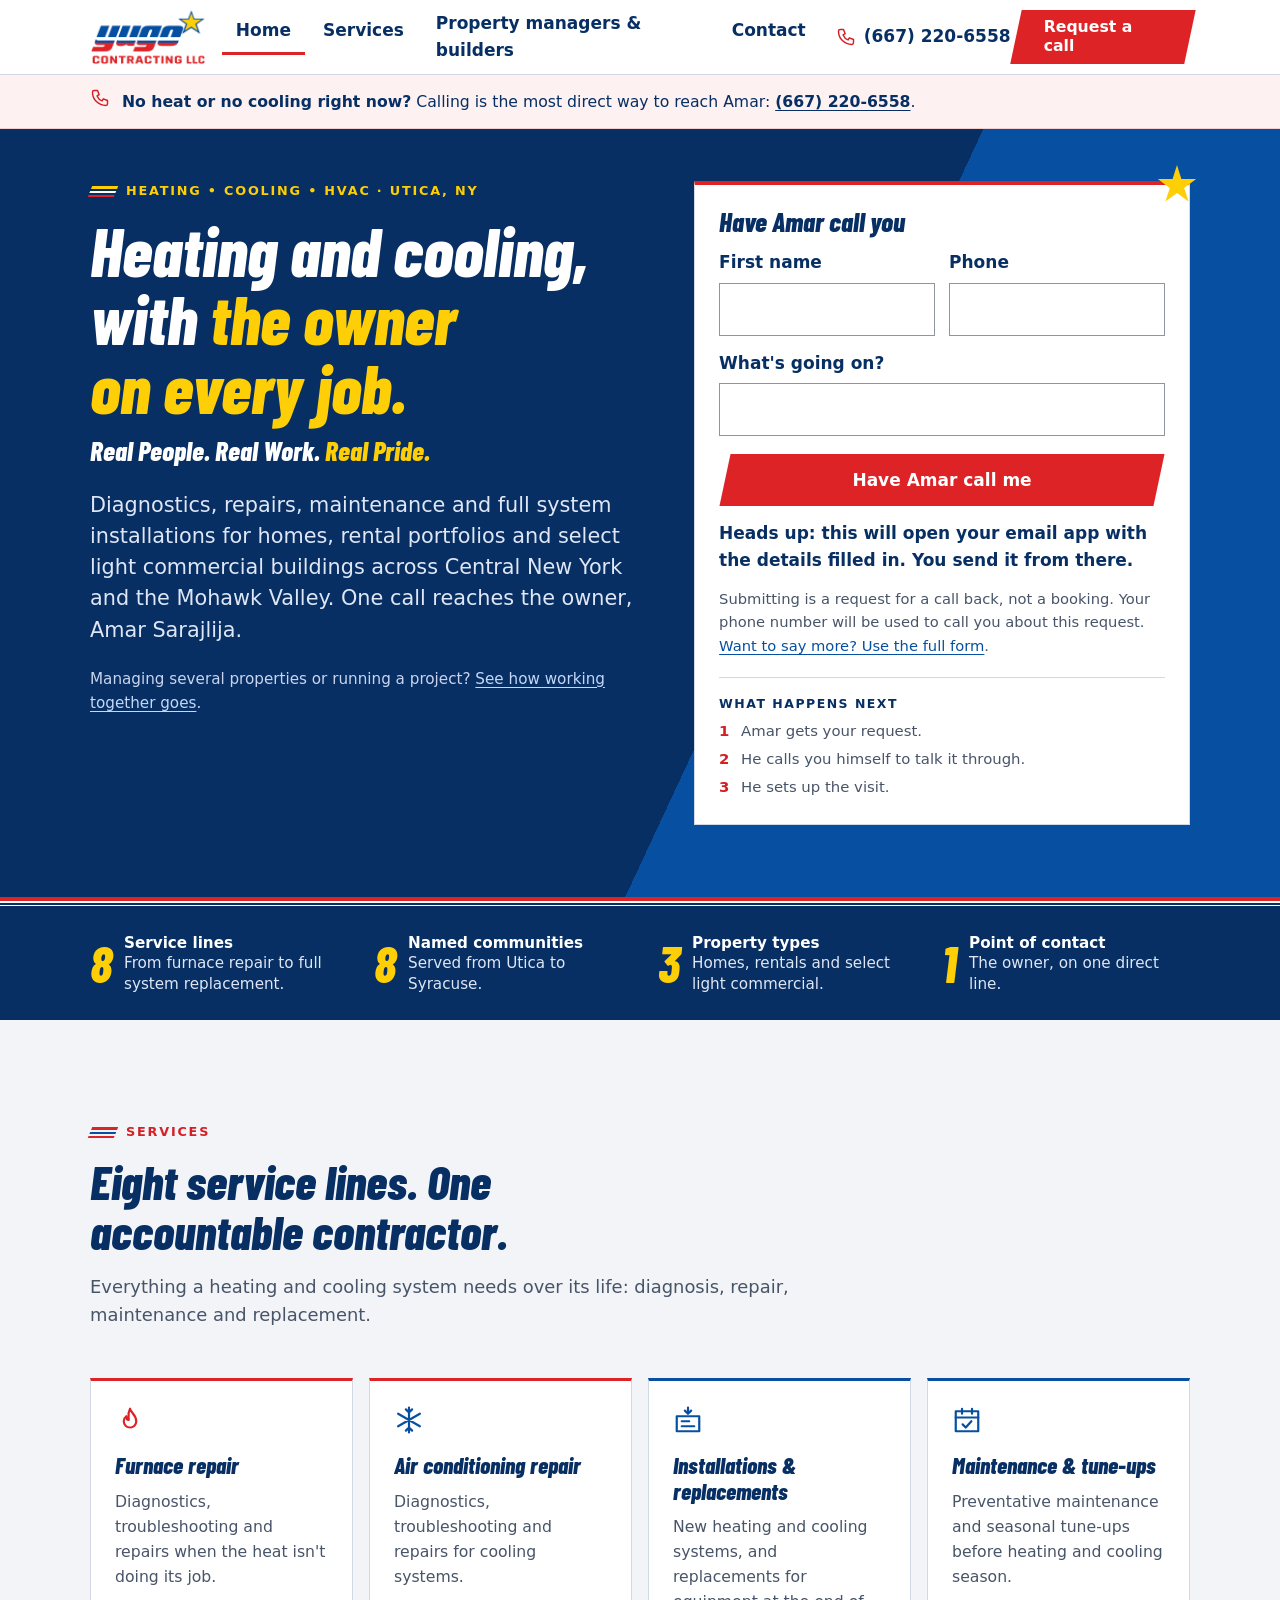
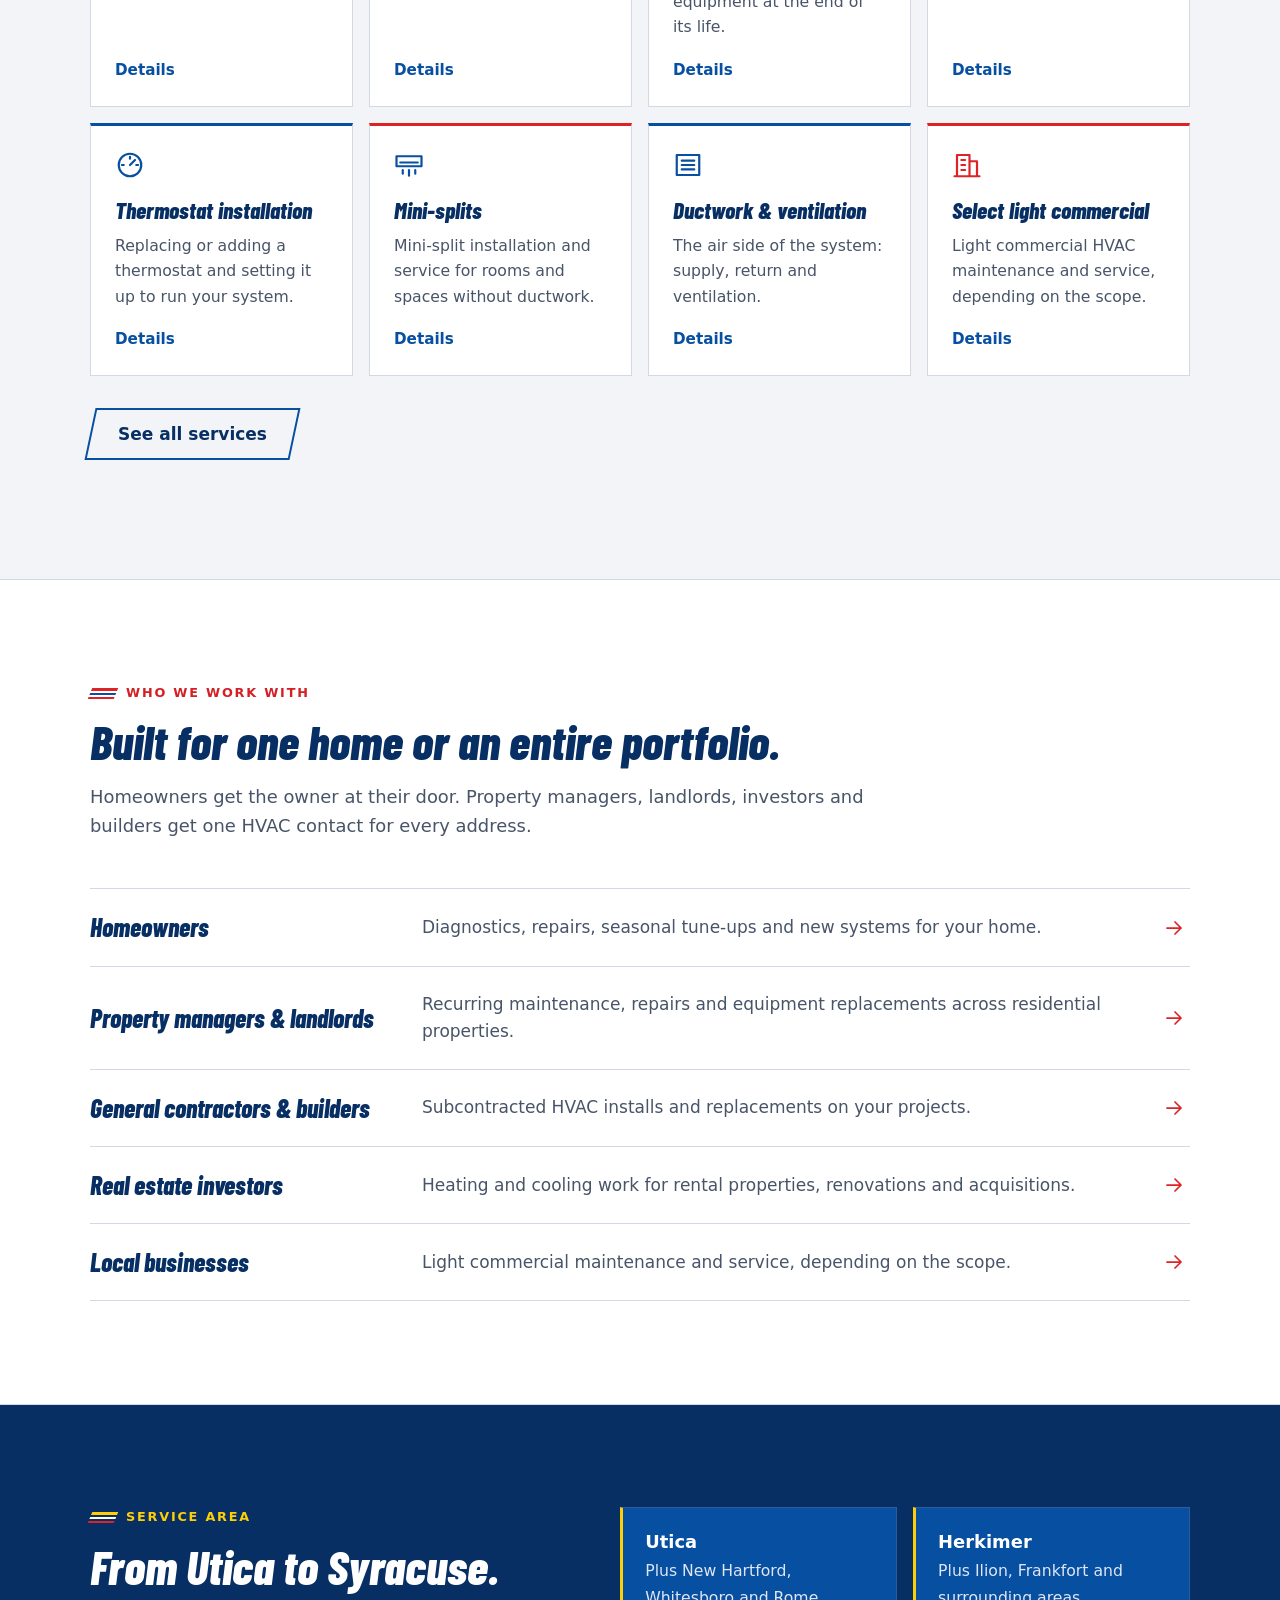
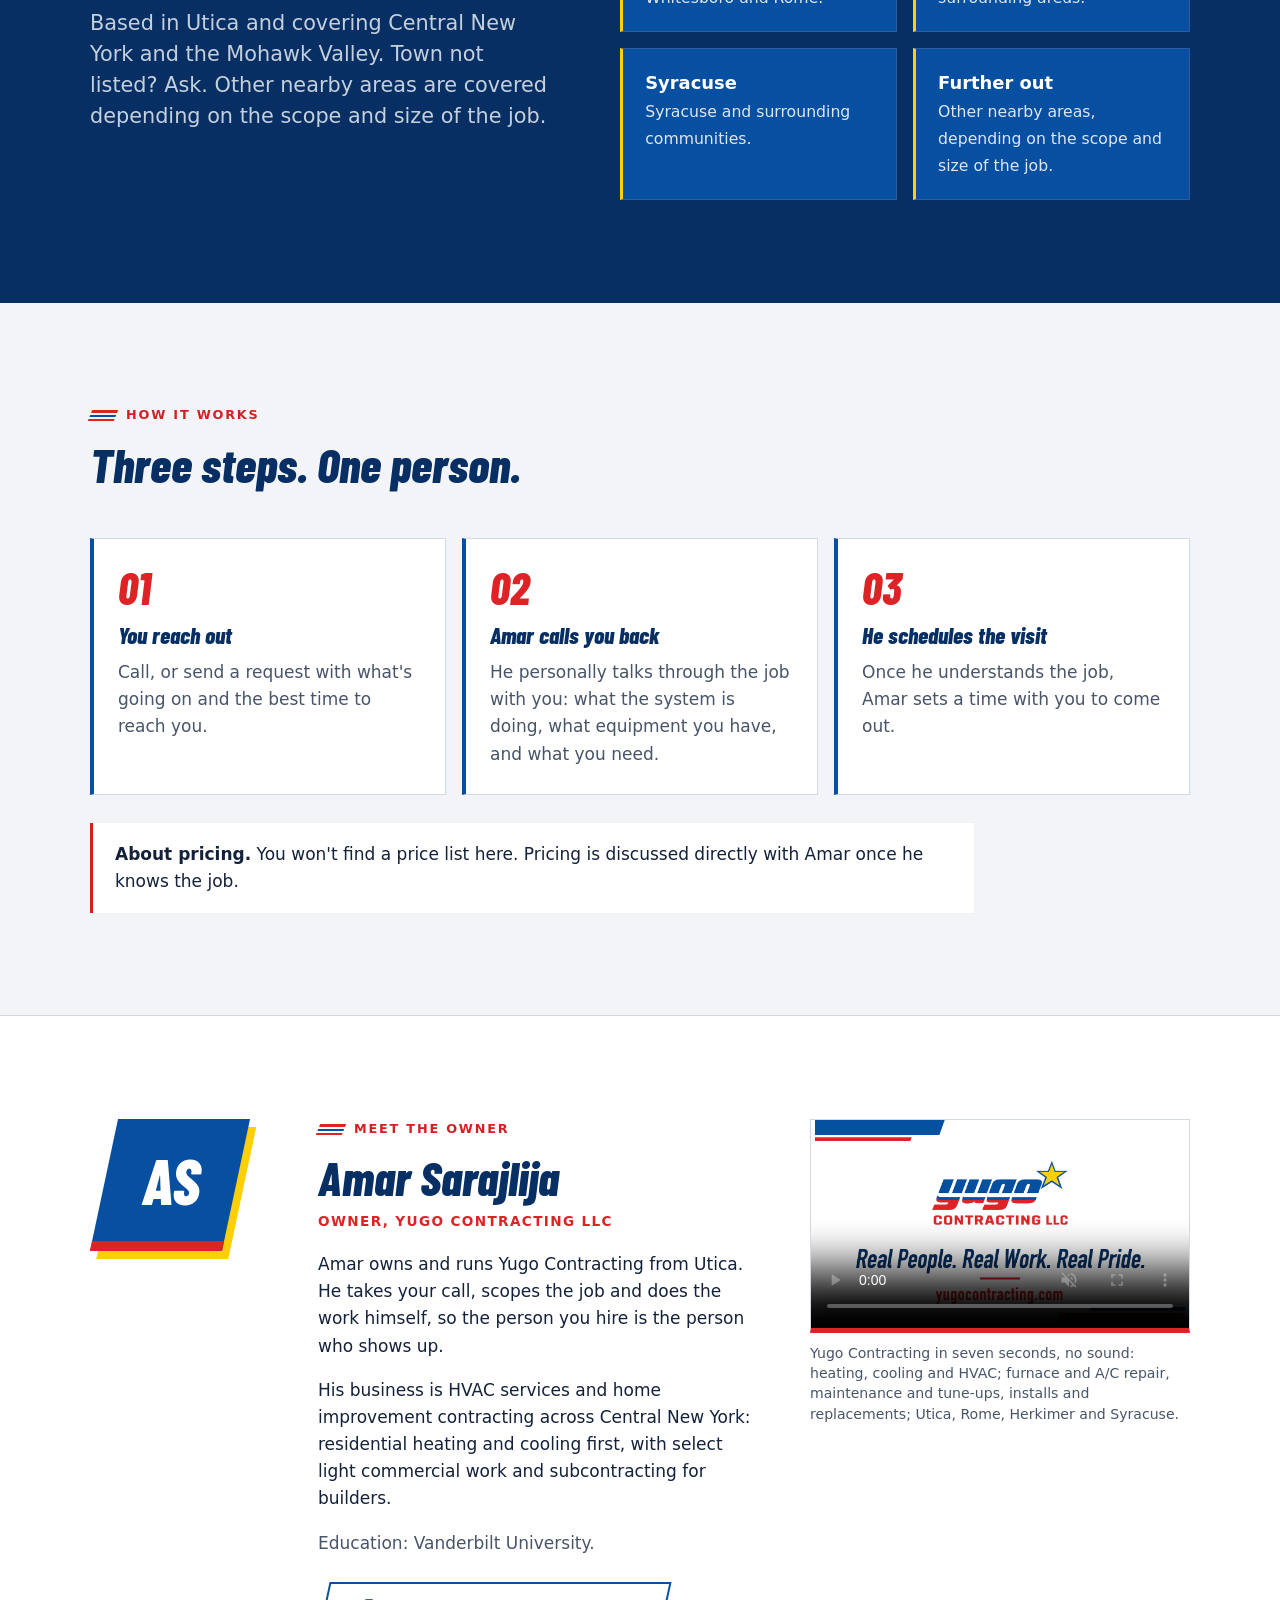
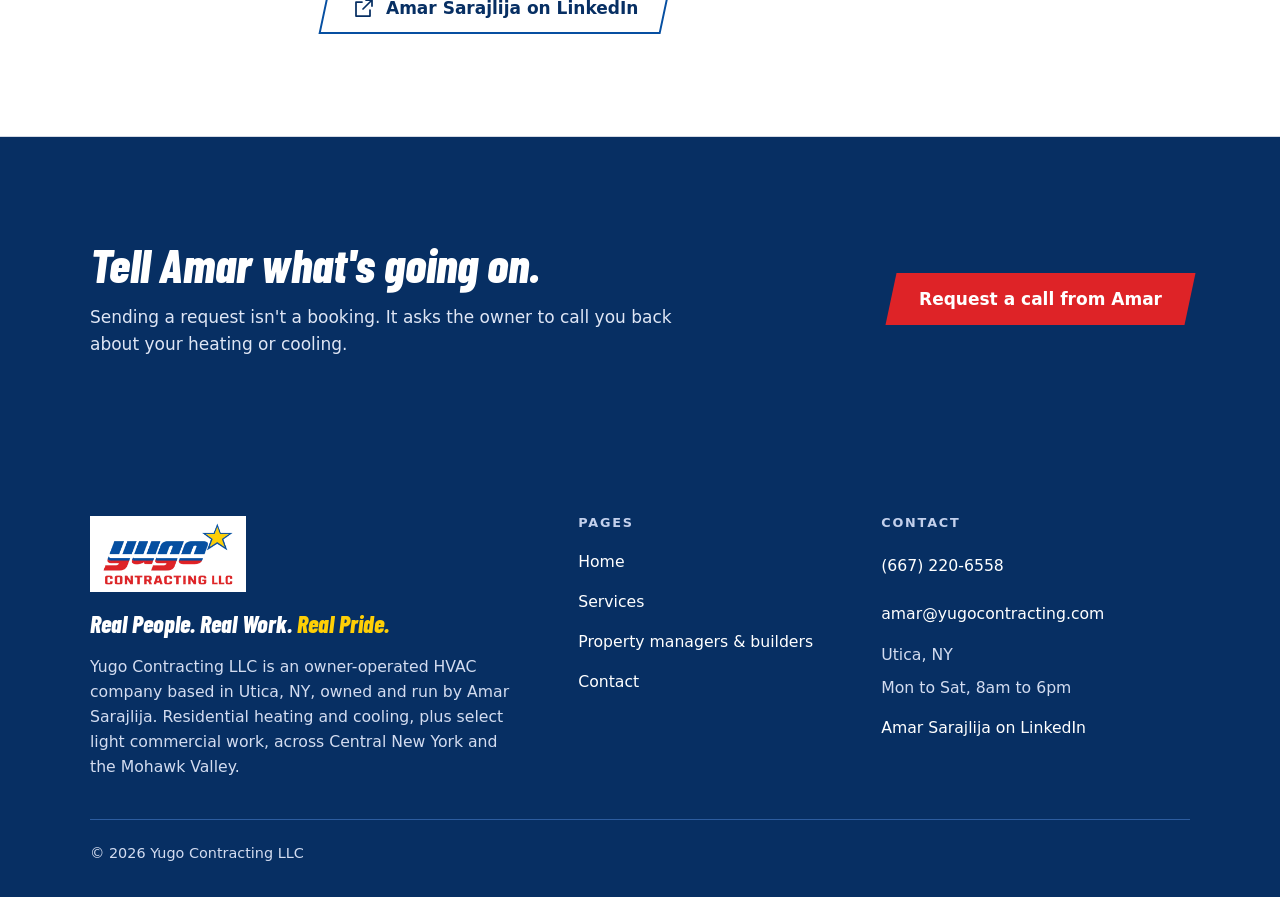
==== commit 4a0672b6: "Add a short promo video and link-preview video tags Co-Authored-By: Claude Fable 5.2 <noreply@anthro" ====
--- a/index.html
+++ b/index.html
@@ -7,7 +7,20 @@
   <meta name="format-detection" content="telephone=no">
   <meta property="og:type" content="website">
   <meta property="og:site_name" content="Yugo Contracting LLC">
-  <meta property="og:image" content="https://www.yugocontracting.com/assets/logo-card.png">
+  <link rel="canonical" href="https://www.yugocontracting.com/">
+  <meta property="og:url" content="https://www.yugocontracting.com/">
+  <meta property="og:image" content="https://www.yugocontracting.com/assets/yugo-promo-poster.jpg">
+  <meta property="og:image:width" content="1280">
+  <meta property="og:image:height" content="720">
+  <meta property="og:image:alt" content="Yugo Contracting LLC logo with the tagline Real People. Real Work. Real Pride.">
+  <meta property="og:video" content="https://www.yugocontracting.com/assets/yugo-promo.mp4">
+  <meta property="og:video:url" content="https://www.yugocontracting.com/assets/yugo-promo.mp4">
+  <meta property="og:video:secure_url" content="https://www.yugocontracting.com/assets/yugo-promo.mp4">
+  <meta property="og:video:type" content="video/mp4">
+  <meta property="og:video:width" content="1280">
+  <meta property="og:video:height" content="720">
+  <meta name="twitter:card" content="summary_large_image">
+  <meta name="twitter:image" content="https://www.yugocontracting.com/assets/yugo-promo-poster.jpg">
   <link rel="icon" href="assets/favicon.png" type="image/png">
   <link rel="apple-touch-icon" href="assets/apple-touch-icon.png">
   <link rel="preconnect" href="https://fonts.googleapis.com">
@@ -374,6 +387,12 @@
           <p class="owner-edu" data-show-if="ownerEducation" hidden>Education: <span data-cfg="ownerEducation"></span>.</p>
           <a class="btn btn-ghost" href="contact.html" data-cfg-href="linkedin" data-show-if="linkedin" target="_blank" rel="noopener" hidden><svg class="icon" aria-hidden="true"><use href="#i-ext"/></svg>Amar Sarajlija on LinkedIn<span class="sr-only"> (opens in a new tab)</span></a>
         </div>
+        <figure class="promo">
+          <video muted playsinline loop controls preload="metadata" poster="assets/yugo-promo-poster.jpg" width="1280" height="720" aria-label="Yugo Contracting in seven seconds. No sound." data-autoplay>
+            <source src="assets/yugo-promo.mp4" type="video/mp4">
+          </video>
+          <figcaption>Yugo Contracting in seven seconds, no sound: heating, cooling and HVAC; furnace and A/C repair, maintenance and tune-ups, installs and replacements; Utica, Rome, Herkimer and Syracuse.</figcaption>
+        </figure>
       </div>
     </section>
 
--- a/assets/styles.css
+++ b/assets/styles.css
@@ -2627,3 +2627,43 @@
 .matrix td {
   position: relative;
 }
+
+/* Promo video beside the owner block */
+
+.promo {
+  margin: 0;
+  max-width: 420px;
+}
+
+.promo video {
+  display: block;
+  width: 100%;
+  height: auto;
+  aspect-ratio: 16 / 9;
+  background: var(--white);
+  border: 1px solid var(--line);
+  border-bottom: 5px solid var(--red);
+}
+
+.promo figcaption {
+  margin-top: 10px;
+  font-size: 0.88rem;
+  line-height: 1.45;
+  color: var(--muted);
+}
+
+@media (min-width: 760px) {
+  .owner-grid .promo {
+    grid-column: 2;
+  }
+}
+
+@media (min-width: 1040px) {
+  .owner-grid:has(.promo) {
+    grid-template-columns: 180px 1fr 380px;
+  }
+
+  .owner-grid .promo {
+    grid-column: 3;
+  }
+}
